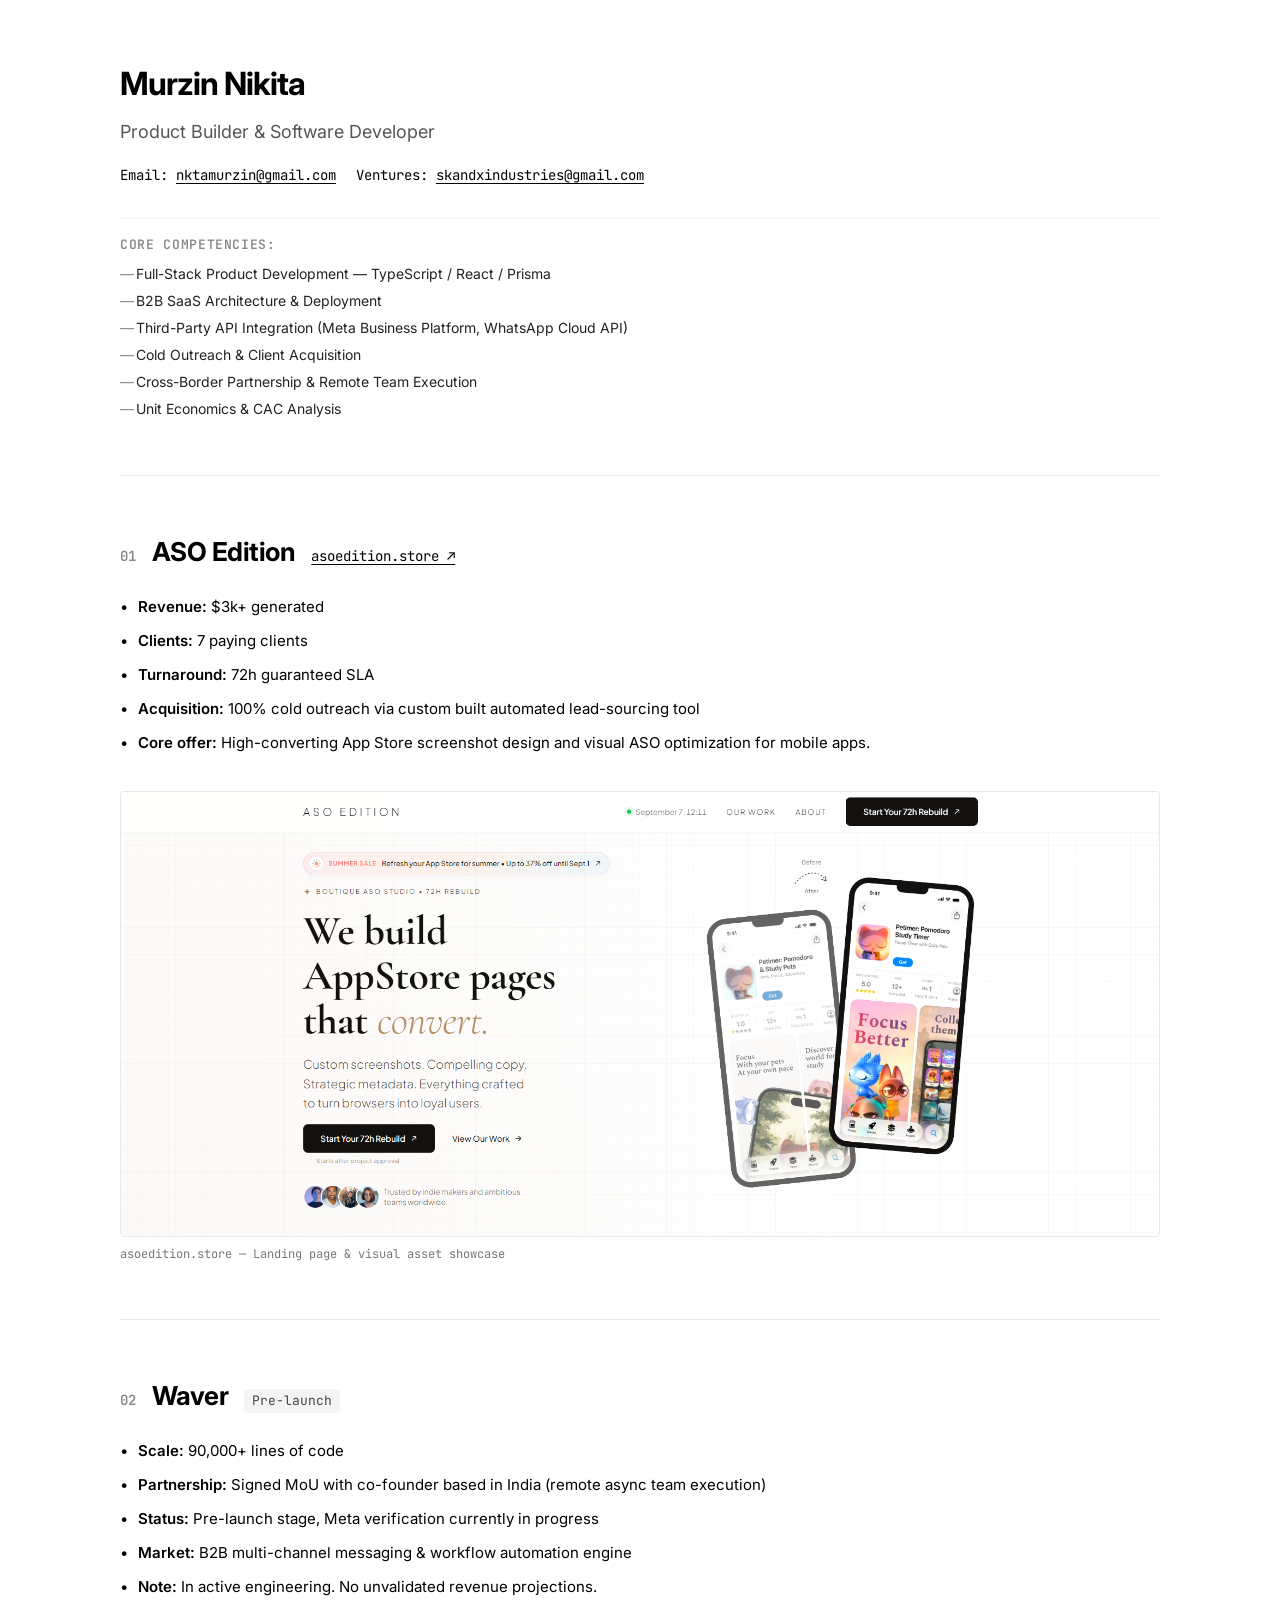
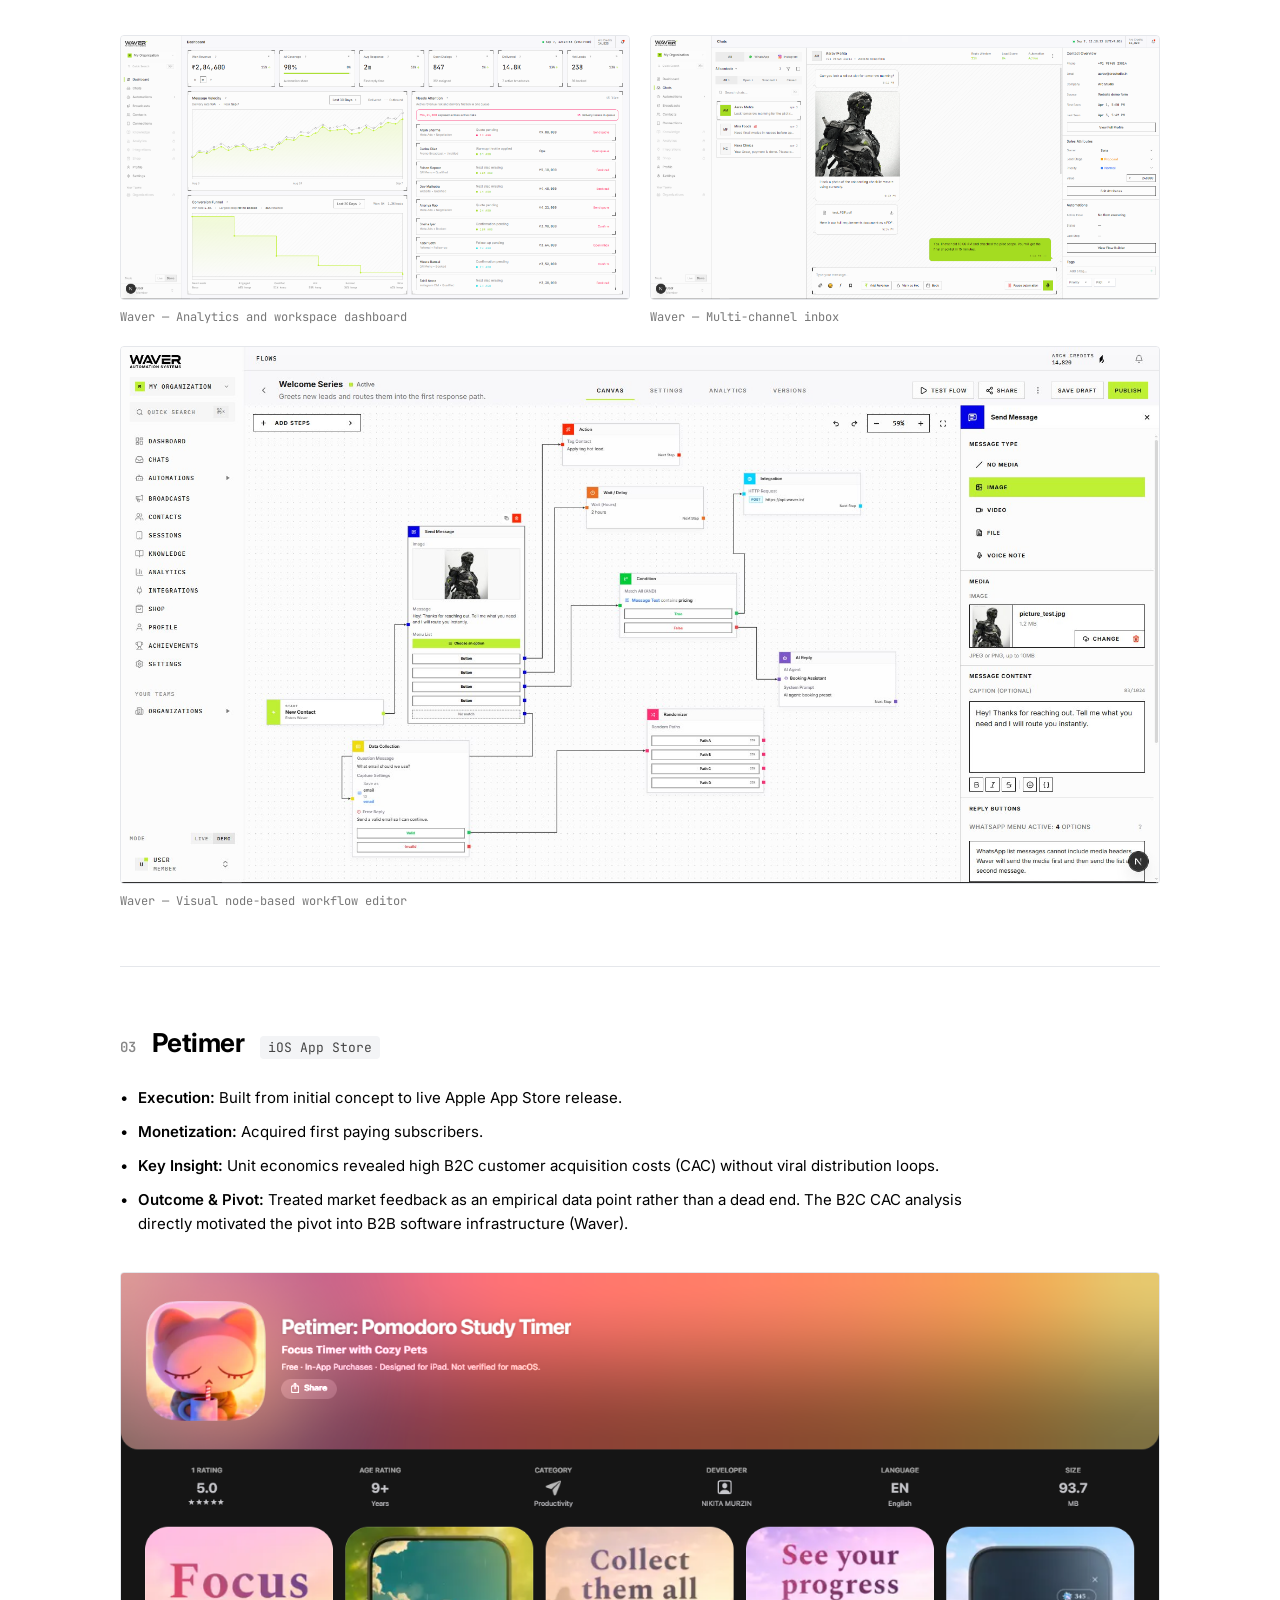
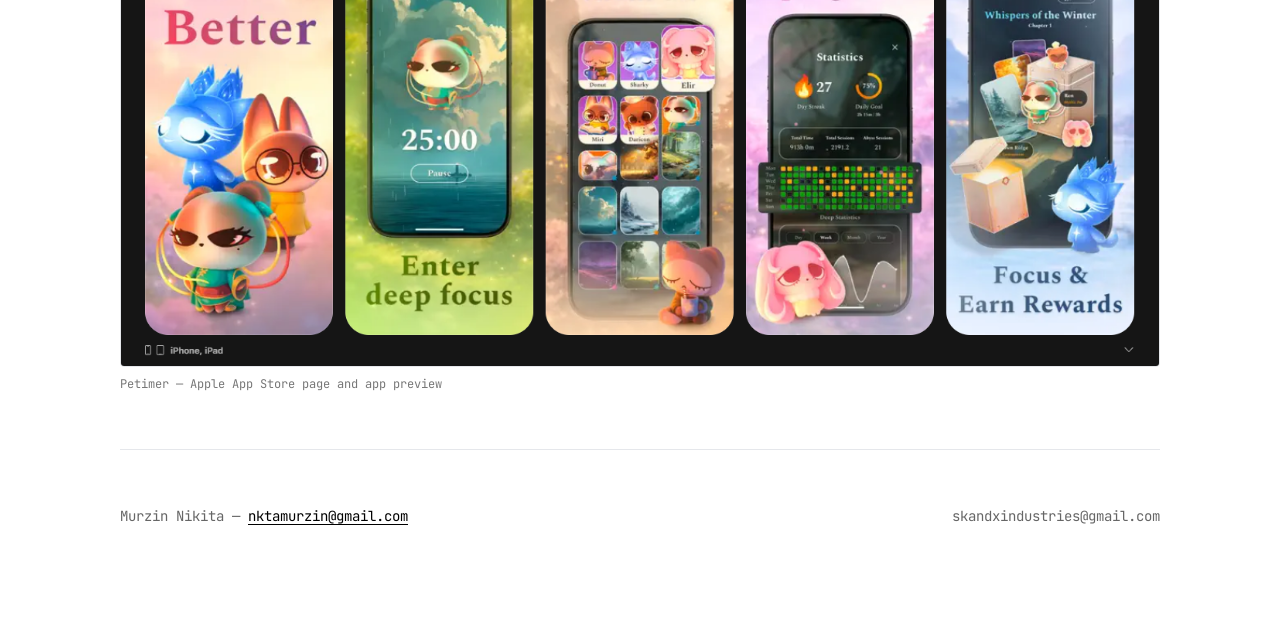
==== index.html @ c8aa552e "Deploy minimalist portfolio for GitHub Pages" ====
<!DOCTYPE html>
<html lang="en">
<head>
  <meta charset="UTF-8">
  <meta name="viewport" content="width=device-width, initial-scale=1.0">
  <title>Murzin Nikita — Portfolio</title>
  
  <link rel="preconnect" href="https://fonts.googleapis.com">
  <link rel="preconnect" href="https://fonts.gstatic.com" crossorigin>
  <link href="https://fonts.googleapis.com/css2?family=Inter:wght@400;500;600;700&family=JetBrains+Mono:wght@400;500;600&display=swap" rel="stylesheet">
  
  <link rel="stylesheet" href="styles.css">
</head>
<body>

  <main class="page-container">

    <!-- Top Info -->
    <section class="intro-section">
      <h1 class="name">Murzin Nikita</h1>
      <p class="role">Product Builder & Software Developer</p>
      
      <div class="contacts">
        <span>Email: <a href="mailto:nktamurzin@gmail.com">nktamurzin@gmail.com</a></span>
        <span>Ventures: <a href="mailto:skandxindustries@gmail.com">skandxindustries@gmail.com</a></span>
      </div>

      <!-- Core Skills -->
      <div class="skills-block">
        <span class="skills-label">Core Competencies:</span>
        <ul class="skills-list">
          <li>Full-Stack Product Development — TypeScript / React / Prisma</li>
          <li>B2B SaaS Architecture & Deployment</li>
          <li>Third-Party API Integration (Meta Business Platform, WhatsApp Cloud API)</li>
          <li>Cold Outreach & Client Acquisition</li>
          <li>Cross-Border Partnership & Remote Team Execution</li>
          <li>Unit Economics & CAC Analysis</li>
        </ul>
      </div>
    </section>

    <hr class="divider">

    <!-- CASE 1: ASO Edition -->
    <section class="case-section" id="aso-edition">
      <div class="case-meta">
        <span class="case-number">01</span>
        <h2 class="case-title">ASO Edition</h2>
        <a href="https://asoedition.store" target="_blank" rel="noopener noreferrer" class="case-link">asoedition.store ↗</a>
      </div>

      <div class="case-body">
        <div class="case-facts">
          <ul class="facts-list">
            <li><strong>Revenue:</strong> $3k+ generated</li>
            <li><strong>Clients:</strong> 7 paying clients</li>
            <li><strong>Turnaround:</strong> 72h guaranteed SLA</li>
            <li><strong>Acquisition:</strong> 100% cold outreach via custom built automated lead-sourcing tool</li>
            <li><strong>Core offer:</strong> High-converting App Store screenshot design and visual ASO optimization for mobile apps.</li>
          </ul>
        </div>

        <div class="case-images">
          <div class="image-box">
            <img src="assets/asoedition-hero-screenshot.png.png" alt="ASO Edition Storefront and Screenshots" loading="lazy">
            <span class="caption">asoedition.store — Landing page & visual asset showcase</span>
          </div>
        </div>
      </div>
    </section>

    <hr class="divider">

    <!-- CASE 2: Waver -->
    <section class="case-section" id="waver">
      <div class="case-meta">
        <span class="case-number">02</span>
        <h2 class="case-title">Waver</h2>
        <span class="case-tag">Pre-launch</span>
      </div>

      <div class="case-body">
        <div class="case-facts">
          <ul class="facts-list">
            <li><strong>Scale:</strong> 90,000+ lines of code</li>
            <li><strong>Partnership:</strong> Signed MoU with co-founder based in India (remote async team execution)</li>
            <li><strong>Status:</strong> Pre-launch stage, Meta verification currently in progress</li>
            <li><strong>Market:</strong> B2B multi-channel messaging & workflow automation engine</li>
            <li><strong>Note:</strong> In active engineering. No unvalidated revenue projections.</li>
          </ul>
        </div>

        <div class="case-images grid-images">
          <div class="image-box">
            <img src="assets/waver-dashboard-screen.png" alt="Waver Dashboard UI" loading="lazy">
            <span class="caption">Waver — Analytics and workspace dashboard</span>
          </div>
          <div class="image-box">
            <img src="assets/waver-chats-screen.png" alt="Waver Chat Interface" loading="lazy">
            <span class="caption">Waver — Multi-channel inbox</span>
          </div>
          <div class="image-box full-width">
            <img src="assets/waver-flow-screen.png.jpg" alt="Waver Automation Flow Builder" loading="lazy">
            <span class="caption">Waver — Visual node-based workflow editor</span>
          </div>
        </div>
      </div>
    </section>

    <hr class="divider">

    <!-- CASE 3: Petimer -->
    <section class="case-section" id="petimer">
      <div class="case-meta">
        <span class="case-number">03</span>
        <h2 class="case-title">Petimer</h2>
        <span class="case-tag">iOS App Store</span>
      </div>

      <div class="case-body">
        <div class="case-facts">
          <ul class="facts-list">
            <li><strong>Execution:</strong> Built from initial concept to live Apple App Store release.</li>
            <li><strong>Monetization:</strong> Acquired first paying subscribers.</li>
            <li><strong>Key Insight:</strong> Unit economics revealed high B2C customer acquisition costs (CAC) without viral distribution loops.</li>
            <li><strong>Outcome & Pivot:</strong> Treated market feedback as an empirical data point rather than a dead end. The B2C CAC analysis directly motivated the pivot into B2B software infrastructure (Waver).</li>
          </ul>
        </div>

        <div class="case-images">
          <div class="image-box">
            <img src="assets/petimer-appstore.png" alt="Petimer App Store Listing" loading="lazy">
            <span class="caption">Petimer — Apple App Store page and app preview</span>
          </div>
        </div>
      </div>
    </section>

    <hr class="divider">

    <!-- Simple Footer -->
    <footer class="footer">
      <div>Murzin Nikita — <a href="mailto:nktamurzin@gmail.com">nktamurzin@gmail.com</a></div>
      <div class="footer-alt">skandxindustries@gmail.com</div>
    </footer>

  </main>

</body>
</html>
---- styles.css ----
/* ==========================================================================
   MURZIN NIKITA — MINIMALIST EDITORIAL PORTFOLIO
   Clean #FFFFFF background, crisp black typography, big screenshots.
   ========================================================================== */

*, *::before, *::after {
  box-sizing: border-box;
  margin: 0;
  padding: 0;
}

html {
  background-color: #ffffff;
  color: #000000;
  font-family: 'Inter', -apple-system, BlinkMacSystemFont, 'Segoe UI', Roboto, Helvetica, Arial, sans-serif;
  font-size: 16px;
  line-height: 1.5;
  -webkit-font-smoothing: antialiased;
}

body {
  background-color: #ffffff;
  color: #000000;
  padding: 60px 24px 100px;
}

.page-container {
  max-width: 1040px;
  margin: 0 auto;
}

/* Typography & Links */
a {
  color: #000000;
  text-decoration: underline;
  text-underline-offset: 3px;
}

a:hover {
  opacity: 0.7;
}

.divider {
  border: none;
  border-top: 1px solid #e5e7eb;
  margin: 56px 0;
}

/* Intro */
.intro-section {
  display: flex;
  flex-direction: column;
  gap: 16px;
}

.name {
  font-size: 32px;
  font-weight: 700;
  letter-spacing: -0.03em;
  margin-bottom: 2px;
}

.role {
  font-size: 18px;
  color: #555555;
  margin-top: -8px;
  margin-bottom: 4px;
}

.contacts {
  display: flex;
  flex-wrap: wrap;
  gap: 20px;
  font-family: 'JetBrains Mono', monospace;
  font-size: 14px;
}

/* Skills */
.skills-block {
  margin-top: 16px;
  padding-top: 16px;
  border-top: 1px solid #f3f4f6;
  display: flex;
  flex-direction: column;
  gap: 8px;
}

.skills-label {
  font-family: 'JetBrains Mono', monospace;
  font-size: 13px;
  font-weight: 600;
  color: #888888;
  text-transform: uppercase;
  letter-spacing: 0.05em;
}

.skills-list {
  list-style: none;
  display: flex;
  flex-direction: column;
  gap: 6px;
  font-size: 14px;
  color: #222222;
}

.skills-list li {
  position: relative;
  padding-left: 16px;
}

.skills-list li::before {
  content: "—";
  position: absolute;
  left: 0;
  color: #888888;
}

/* Case Studies */
.case-section {
  display: flex;
  flex-direction: column;
  gap: 24px;
}

.case-meta {
  display: flex;
  align-items: baseline;
  gap: 16px;
  flex-wrap: wrap;
}

.case-number {
  font-family: 'JetBrains Mono', monospace;
  font-size: 14px;
  font-weight: 600;
  color: #888888;
}

.case-title {
  font-size: 26px;
  font-weight: 700;
  letter-spacing: -0.02em;
}

.case-link {
  font-family: 'JetBrains Mono', monospace;
  font-size: 14px;
}

.case-tag {
  font-family: 'JetBrains Mono', monospace;
  font-size: 13px;
  background-color: #f3f4f6;
  padding: 2px 8px;
  border-radius: 4px;
  color: #444444;
}

.case-body {
  display: flex;
  flex-direction: column;
  gap: 28px;
}

.facts-list {
  list-style: none;
  display: flex;
  flex-direction: column;
  gap: 10px;
  font-size: 15px;
  max-width: 860px;
}

.facts-list li {
  position: relative;
  padding-left: 18px;
  line-height: 1.6;
}

.facts-list li::before {
  content: "•";
  position: absolute;
  left: 0;
  color: #000000;
}

.facts-list strong {
  font-weight: 600;
}

/* Case Images */
.case-images {
  display: flex;
  flex-direction: column;
  gap: 24px;
  margin-top: 8px;
}

.grid-images {
  display: grid;
  grid-template-columns: repeat(2, 1fr);
  gap: 20px;
}

.image-box {
  display: flex;
  flex-direction: column;
  gap: 8px;
}

.image-box.full-width {
  grid-column: 1 / -1;
}

.image-box img {
  width: 100%;
  height: auto;
  display: block;
  border: 1px solid #e5e7eb;
  border-radius: 4px;
  background-color: #fafafa;
}

.caption {
  font-size: 12px;
  color: #777777;
  font-family: 'JetBrains Mono', monospace;
}

/* Footer */
.footer {
  display: flex;
  justify-content: space-between;
  align-items: center;
  font-size: 14px;
  color: #666666;
  font-family: 'JetBrains Mono', monospace;
  flex-wrap: wrap;
  gap: 12px;
}

/* Responsive */
@media (max-width: 768px) {
  body {
    padding: 40px 16px 60px;
  }

  .grid-images {
    grid-template-columns: 1fr;
  }

  .divider {
    margin: 44px 0;
  }

  .name {
    font-size: 26px;
  }

  .case-title {
    font-size: 22px;
  }

  .footer {
    flex-direction: column;
    align-items: flex-start;
  }
}

/* Clean Print / PDF Mode */
@media print {
  body {
    padding: 0;
  }
  
  .case-section {
    page-break-inside: avoid;
  }

  .divider {
    margin: 32px 0;
  }
}
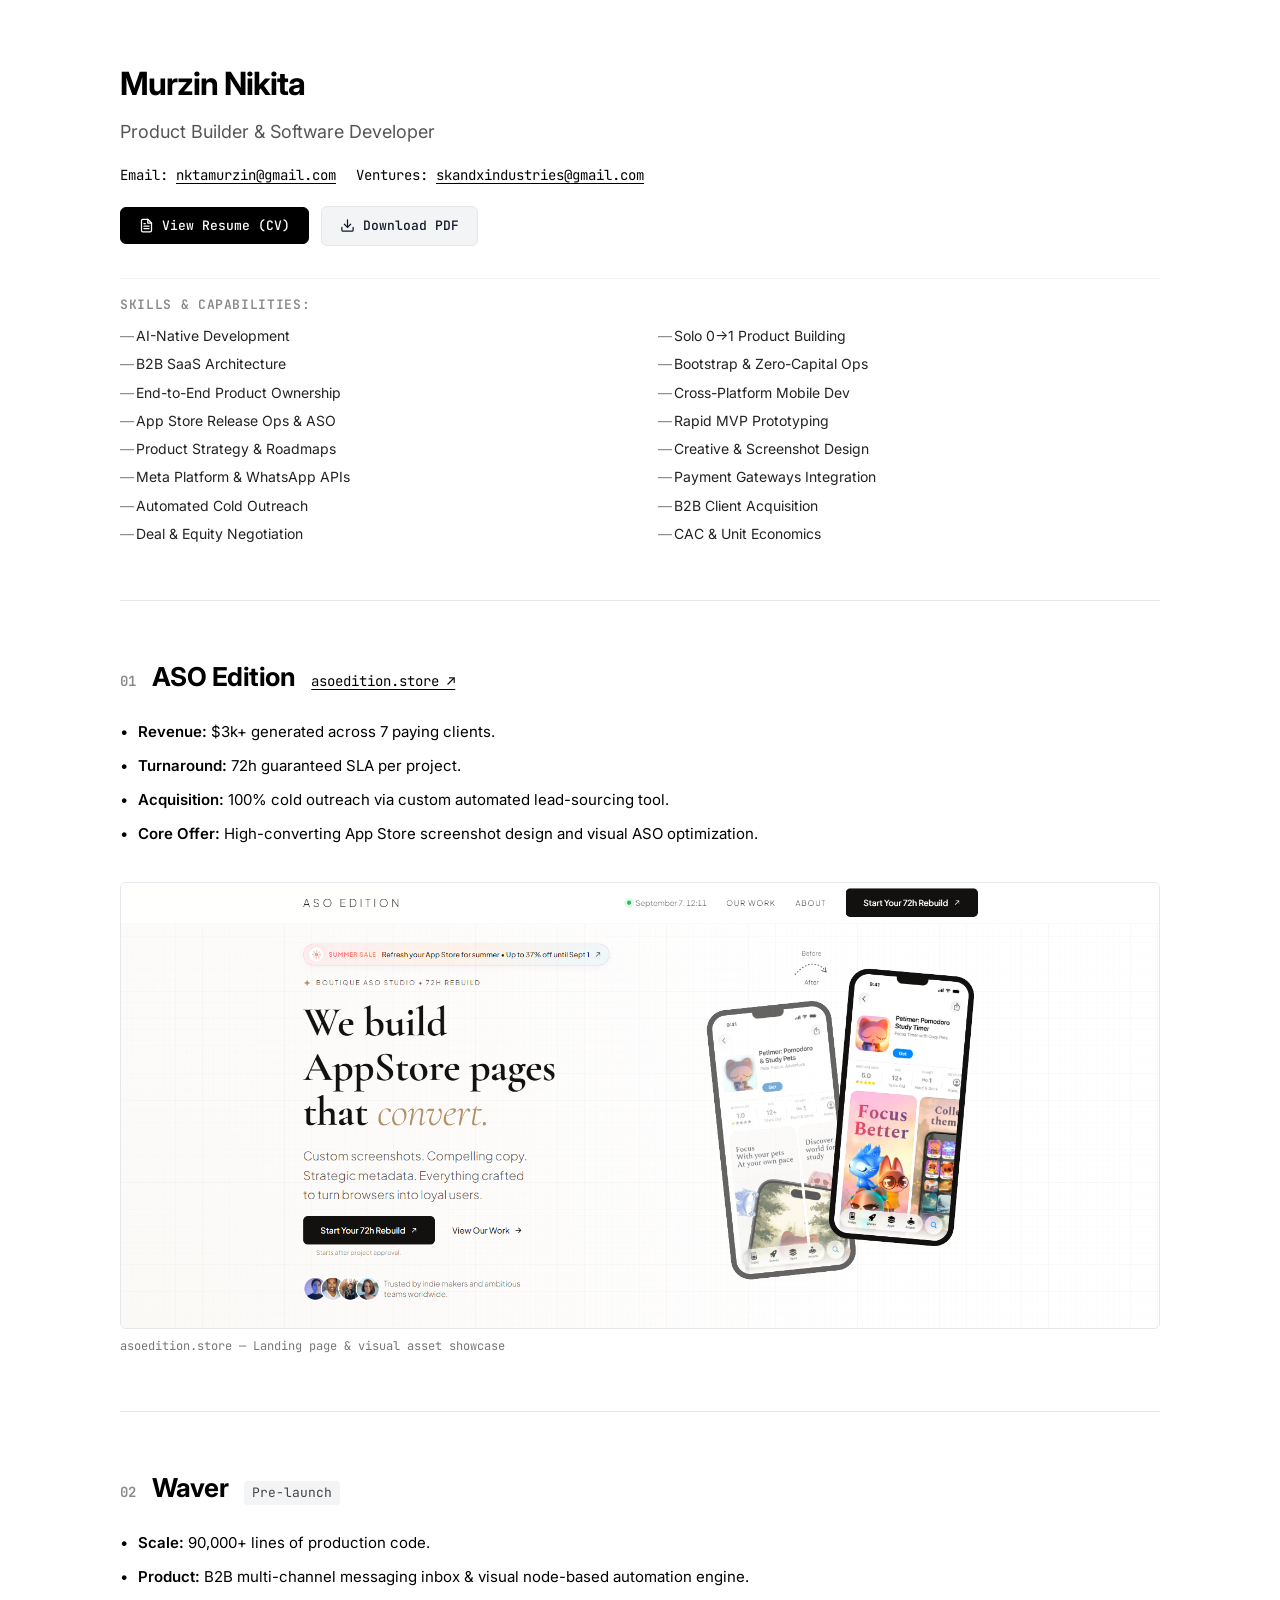
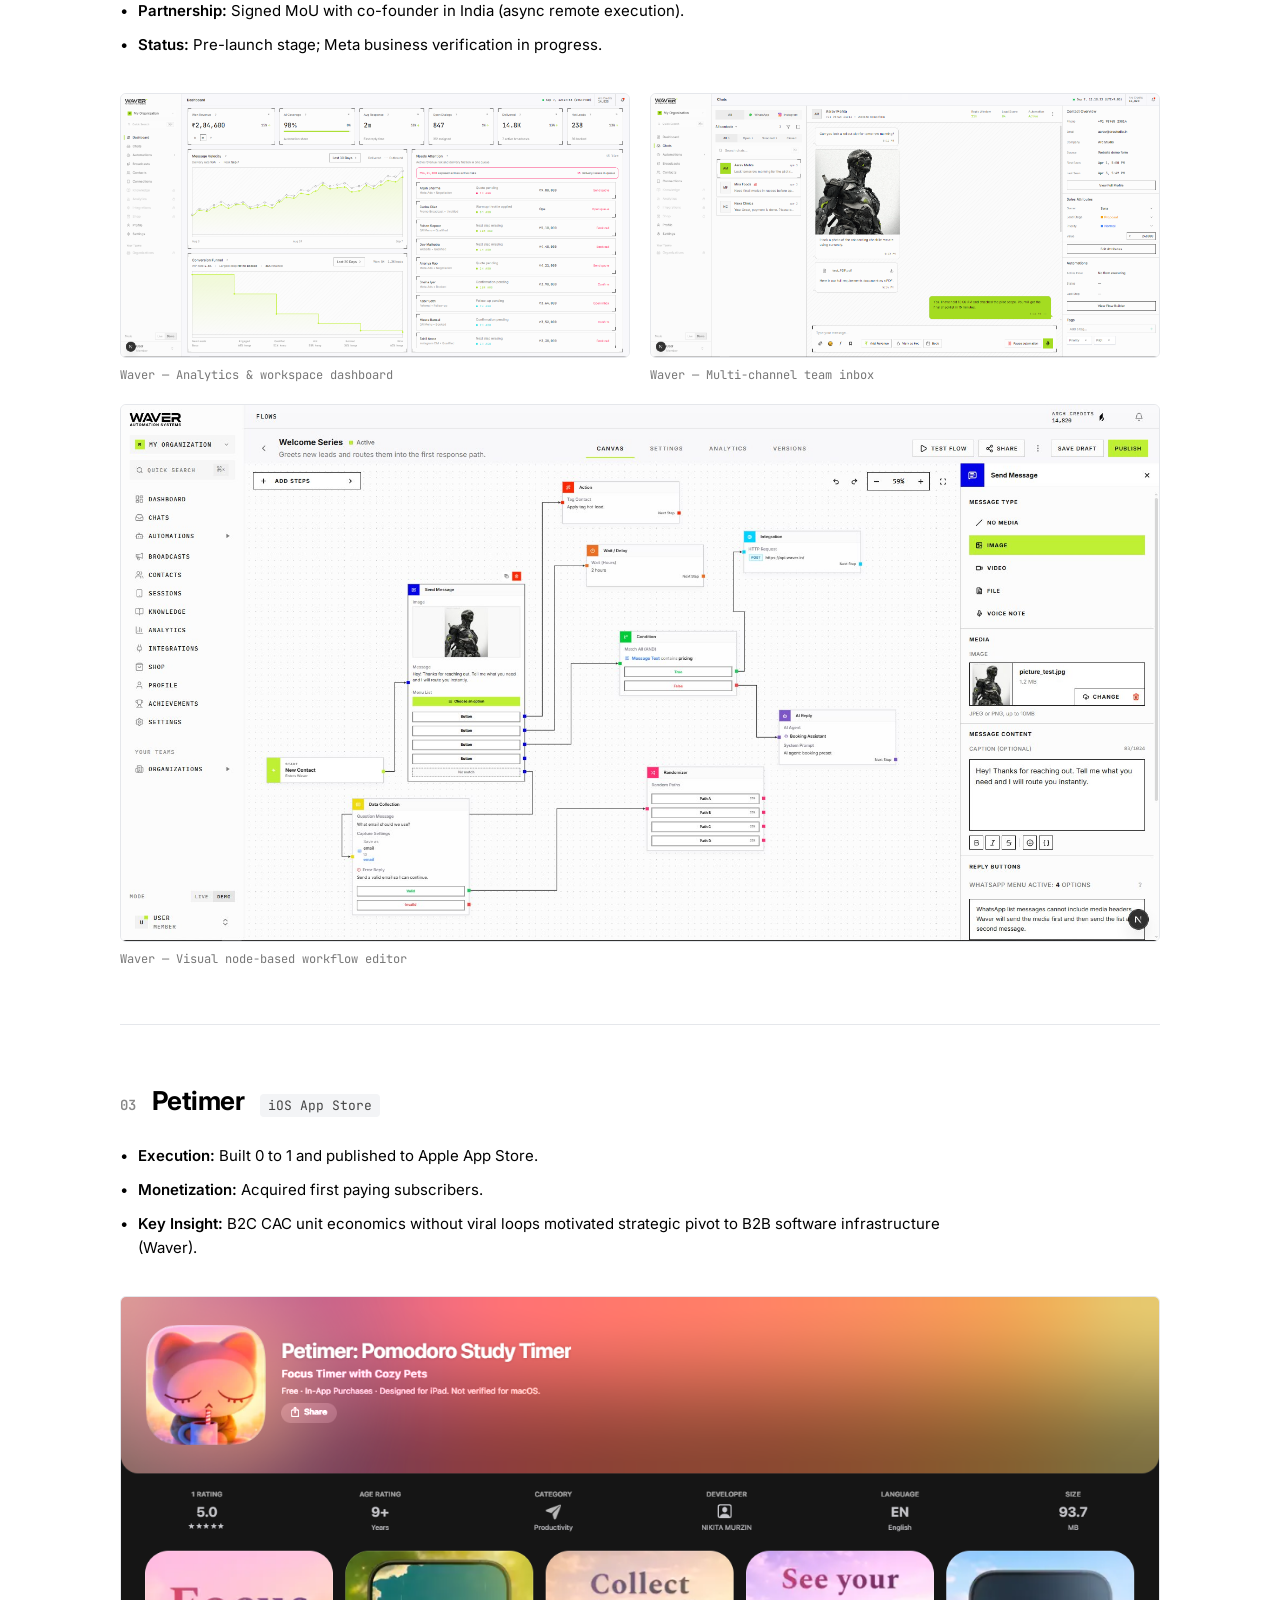
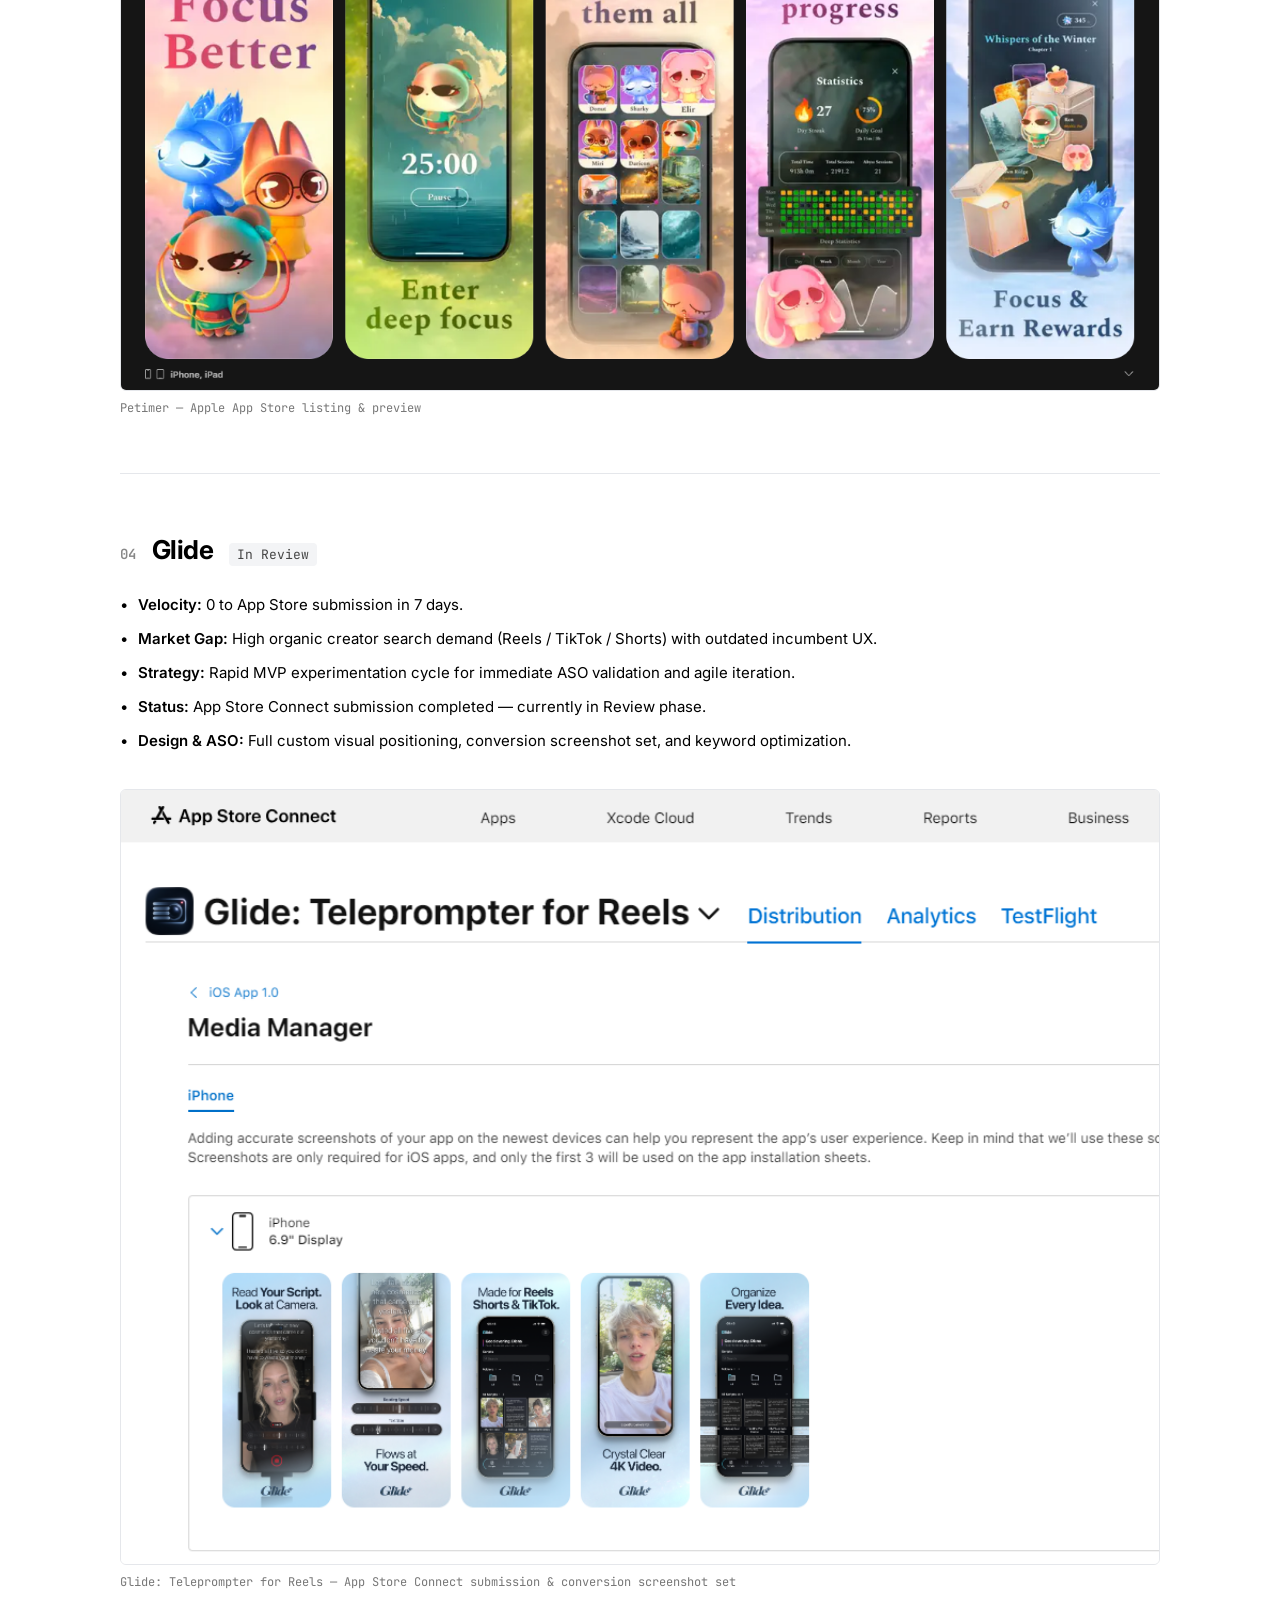
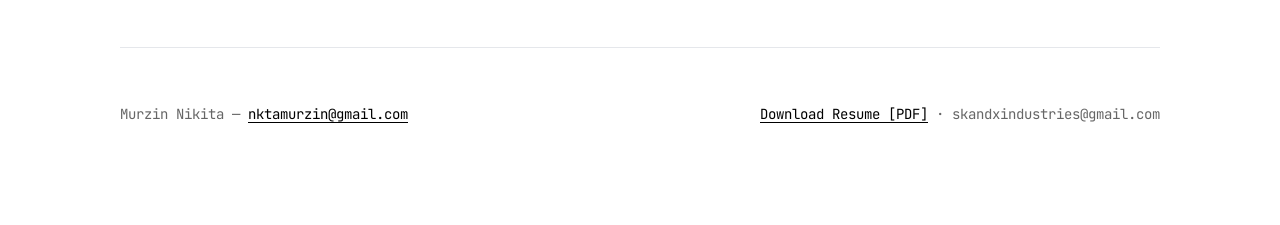
==== commit 935e1c7d: "Update portfolio: refreshed skills, added Glide case 04, integrated CV preview/download, added CNAME" ====
--- a/index.html
+++ b/index.html
@@ -25,16 +25,38 @@
         <span>Ventures: <a href="mailto:skandxindustries@gmail.com">skandxindustries@gmail.com</a></span>
       </div>
 
-      <!-- Core Skills -->
+      <!-- Action Buttons -->
+      <div class="header-actions">
+        <button type="button" class="btn btn-primary" id="open-cv-modal-btn">
+          <svg width="15" height="15" viewBox="0 0 24 24" fill="none" stroke="currentColor" stroke-width="2" stroke-linecap="round" stroke-linejoin="round"><path d="M14 2H6a2 2 0 0 0-2 2v16a2 2 0 0 0 2 2h12a2 2 0 0 0 2-2V8z"></path><polyline points="14 2 14 8 20 8"></polyline><line x1="16" y1="13" x2="8" y2="13"></line><line x1="16" y1="17" x2="8" y2="17"></line><polyline points="10 9 9 9 8 9"></polyline></svg>
+          <span>View Resume (CV)</span>
+        </button>
+        <a href="assets/MurzinNikitaCV.pdf" download="Murzin_Nikita_CV.pdf" class="btn btn-secondary">
+          <svg width="15" height="15" viewBox="0 0 24 24" fill="none" stroke="currentColor" stroke-width="2" stroke-linecap="round" stroke-linejoin="round"><path d="M21 15v4a2 2 0 0 1-2 2H5a2 2 0 0 1-2-2v-4"></path><polyline points="7 10 12 15 17 10"></polyline><line x1="12" y1="15" x2="12" y2="3"></line></svg>
+          <span>Download PDF</span>
+        </a>
+      </div>
+
+      <!-- Skills -->
       <div class="skills-block">
-        <span class="skills-label">Core Competencies:</span>
+        <span class="skills-label">Skills & Capabilities:</span>
         <ul class="skills-list">
-          <li>Full-Stack Product Development — TypeScript / React / Prisma</li>
-          <li>B2B SaaS Architecture & Deployment</li>
-          <li>Third-Party API Integration (Meta Business Platform, WhatsApp Cloud API)</li>
-          <li>Cold Outreach & Client Acquisition</li>
-          <li>Cross-Border Partnership & Remote Team Execution</li>
-          <li>Unit Economics & CAC Analysis</li>
+          <li>AI-Native Development</li>
+          <li>Solo 0→1 Product Building</li>
+          <li>B2B SaaS Architecture</li>
+          <li>Bootstrap & Zero-Capital Ops</li>
+          <li>End-to-End Product Ownership</li>
+          <li>Cross-Platform Mobile Dev</li>
+          <li>App Store Release Ops & ASO</li>
+          <li>Rapid MVP Prototyping</li>
+          <li>Product Strategy & Roadmaps</li>
+          <li>Creative & Screenshot Design</li>
+          <li>Meta Platform & WhatsApp APIs</li>
+          <li>Payment Gateways Integration</li>
+          <li>Automated Cold Outreach</li>
+          <li>B2B Client Acquisition</li>
+          <li>Deal & Equity Negotiation</li>
+          <li>CAC & Unit Economics</li>
         </ul>
       </div>
     </section>
@@ -52,11 +74,10 @@
       <div class="case-body">
         <div class="case-facts">
           <ul class="facts-list">
-            <li><strong>Revenue:</strong> $3k+ generated</li>
-            <li><strong>Clients:</strong> 7 paying clients</li>
-            <li><strong>Turnaround:</strong> 72h guaranteed SLA</li>
-            <li><strong>Acquisition:</strong> 100% cold outreach via custom built automated lead-sourcing tool</li>
-            <li><strong>Core offer:</strong> High-converting App Store screenshot design and visual ASO optimization for mobile apps.</li>
+            <li><strong>Revenue:</strong> $3k+ generated across 7 paying clients.</li>
+            <li><strong>Turnaround:</strong> 72h guaranteed SLA per project.</li>
+            <li><strong>Acquisition:</strong> 100% cold outreach via custom automated lead-sourcing tool.</li>
+            <li><strong>Core Offer:</strong> High-converting App Store screenshot design and visual ASO optimization.</li>
           </ul>
         </div>
 
@@ -82,22 +103,21 @@
       <div class="case-body">
         <div class="case-facts">
           <ul class="facts-list">
-            <li><strong>Scale:</strong> 90,000+ lines of code</li>
-            <li><strong>Partnership:</strong> Signed MoU with co-founder based in India (remote async team execution)</li>
-            <li><strong>Status:</strong> Pre-launch stage, Meta verification currently in progress</li>
-            <li><strong>Market:</strong> B2B multi-channel messaging & workflow automation engine</li>
-            <li><strong>Note:</strong> In active engineering. No unvalidated revenue projections.</li>
+            <li><strong>Scale:</strong> 90,000+ lines of production code.</li>
+            <li><strong>Product:</strong> B2B multi-channel messaging inbox & visual node-based automation engine.</li>
+            <li><strong>Partnership:</strong> Signed MoU with co-founder in India (async remote execution).</li>
+            <li><strong>Status:</strong> Pre-launch stage; Meta business verification in progress.</li>
           </ul>
         </div>
 
         <div class="case-images grid-images">
           <div class="image-box">
             <img src="assets/waver-dashboard-screen.png" alt="Waver Dashboard UI" loading="lazy">
-            <span class="caption">Waver — Analytics and workspace dashboard</span>
+            <span class="caption">Waver — Analytics & workspace dashboard</span>
           </div>
           <div class="image-box">
             <img src="assets/waver-chats-screen.png" alt="Waver Chat Interface" loading="lazy">
-            <span class="caption">Waver — Multi-channel inbox</span>
+            <span class="caption">Waver — Multi-channel team inbox</span>
           </div>
           <div class="image-box full-width">
             <img src="assets/waver-flow-screen.png.jpg" alt="Waver Automation Flow Builder" loading="lazy">
@@ -120,17 +140,46 @@
       <div class="case-body">
         <div class="case-facts">
           <ul class="facts-list">
-            <li><strong>Execution:</strong> Built from initial concept to live Apple App Store release.</li>
+            <li><strong>Execution:</strong> Built 0 to 1 and published to Apple App Store.</li>
             <li><strong>Monetization:</strong> Acquired first paying subscribers.</li>
-            <li><strong>Key Insight:</strong> Unit economics revealed high B2C customer acquisition costs (CAC) without viral distribution loops.</li>
-            <li><strong>Outcome & Pivot:</strong> Treated market feedback as an empirical data point rather than a dead end. The B2C CAC analysis directly motivated the pivot into B2B software infrastructure (Waver).</li>
+            <li><strong>Key Insight:</strong> B2C CAC unit economics without viral loops motivated strategic pivot to B2B software infrastructure (Waver).</li>
           </ul>
         </div>
 
         <div class="case-images">
           <div class="image-box">
             <img src="assets/petimer-appstore.png" alt="Petimer App Store Listing" loading="lazy">
-            <span class="caption">Petimer — Apple App Store page and app preview</span>
+            <span class="caption">Petimer — Apple App Store listing & preview</span>
+          </div>
+        </div>
+      </div>
+    </section>
+
+    <hr class="divider">
+
+    <!-- CASE 4: Glide -->
+    <section class="case-section" id="glide">
+      <div class="case-meta">
+        <span class="case-number">04</span>
+        <h2 class="case-title">Glide</h2>
+        <span class="case-tag">In Review</span>
+      </div>
+
+      <div class="case-body">
+        <div class="case-facts">
+          <ul class="facts-list">
+            <li><strong>Velocity:</strong> 0 to App Store submission in 7 days.</li>
+            <li><strong>Market Gap:</strong> High organic creator search demand (Reels / TikTok / Shorts) with outdated incumbent UX.</li>
+            <li><strong>Strategy:</strong> Rapid MVP experimentation cycle for immediate ASO validation and agile iteration.</li>
+            <li><strong>Status:</strong> App Store Connect submission completed — currently in Review phase.</li>
+            <li><strong>Design & ASO:</strong> Full custom visual positioning, conversion screenshot set, and keyword optimization.</li>
+          </ul>
+        </div>
+
+        <div class="case-images">
+          <div class="image-box">
+            <img src="assets/glide.png" alt="Glide: Teleprompter for Reels App Store Listing" loading="lazy">
+            <span class="caption">Glide: Teleprompter for Reels — App Store Connect submission & conversion screenshot set</span>
           </div>
         </div>
       </div>
@@ -141,10 +190,115 @@
     <!-- Simple Footer -->
     <footer class="footer">
       <div>Murzin Nikita — <a href="mailto:nktamurzin@gmail.com">nktamurzin@gmail.com</a></div>
-      <div class="footer-alt">skandxindustries@gmail.com</div>
+      <div class="footer-alt">
+        <a href="assets/MurzinNikitaCV.pdf" download="Murzin_Nikita_CV.pdf">Download Resume [PDF]</a> · <span>skandxindustries@gmail.com</span>
+      </div>
     </footer>
 
   </main>
+
+  <!-- Resume Preview Modal -->
+  <div id="cv-modal" class="modal" aria-hidden="true" role="dialog">
+    <div class="modal-backdrop" data-close="true"></div>
+    <div class="modal-wrapper cv-modal-wrapper">
+      <div class="cv-modal-header">
+        <span class="cv-modal-title">Nikita Murzin — Resume (CV)</span>
+        <div class="cv-modal-actions">
+          <a href="assets/MurzinNikitaCV.pdf" download="Murzin_Nikita_CV.pdf" class="btn btn-primary btn-sm">
+            <svg width="13" height="13" viewBox="0 0 24 24" fill="none" stroke="currentColor" stroke-width="2" stroke-linecap="round" stroke-linejoin="round"><path d="M21 15v4a2 2 0 0 1-2 2H5a2 2 0 0 1-2-2v-4"></path><polyline points="7 10 12 15 17 10"></polyline><line x1="12" y1="15" x2="12" y2="3"></line></svg>
+            <span>Download PDF</span>
+          </a>
+          <button class="modal-close-btn" id="cv-modal-close" aria-label="Close resume preview">&times;</button>
+        </div>
+      </div>
+      <div class="cv-modal-body">
+        <img src="assets/CV.png" alt="Nikita Murzin CV / Resume" class="cv-image">
+      </div>
+    </div>
+  </div>
+
+  <!-- Image Lightbox Modal -->
+  <div id="image-modal" class="modal" aria-hidden="true" role="dialog">
+    <div class="modal-backdrop" data-close="true"></div>
+    <div class="modal-wrapper">
+      <button class="modal-close" id="modal-close" aria-label="Close image preview">&times;</button>
+      <div class="modal-content">
+        <img id="modal-img" src="" alt="Full view preview">
+        <p id="modal-caption" class="modal-caption"></p>
+      </div>
+    </div>
+  </div>
+
+  <script>
+    (function () {
+      // General Image Lightbox
+      const imageModal = document.getElementById('image-modal');
+      const modalImg = document.getElementById('modal-img');
+      const modalCaption = document.getElementById('modal-caption');
+      const modalClose = document.getElementById('modal-close');
+
+      // CV Modal
+      const cvModal = document.getElementById('cv-modal');
+      const openCvBtn = document.getElementById('open-cv-modal-btn');
+      const cvModalClose = document.getElementById('cv-modal-close');
+
+      function openModal(modalEl) {
+        modalEl.classList.add('is-active');
+        modalEl.setAttribute('aria-hidden', 'false');
+        document.body.style.overflow = 'hidden';
+      }
+
+      function closeModal(modalEl) {
+        modalEl.classList.remove('is-active');
+        modalEl.setAttribute('aria-hidden', 'true');
+        if (!document.querySelector('.modal.is-active')) {
+          document.body.style.overflow = '';
+        }
+      }
+
+      // Handle Image clicks in case studies
+      document.querySelectorAll('.image-box img').forEach(img => {
+        img.addEventListener('click', () => {
+          const captionEl = img.closest('.image-box').querySelector('.caption');
+          const caption = captionEl ? captionEl.textContent : img.alt;
+          modalImg.src = img.src;
+          modalImg.alt = img.alt || 'Preview';
+          modalCaption.textContent = caption || '';
+          openModal(imageModal);
+        });
+      });
+
+      // Open CV Modal
+      if (openCvBtn) {
+        openCvBtn.addEventListener('click', () => {
+          openModal(cvModal);
+        });
+      }
+
+      // Close buttons
+      if (modalClose) {
+        modalClose.addEventListener('click', () => closeModal(imageModal));
+      }
+      if (cvModalClose) {
+        cvModalClose.addEventListener('click', () => closeModal(cvModal));
+      }
+
+      // Backdrop clicks
+      document.querySelectorAll('.modal-backdrop').forEach(backdrop => {
+        backdrop.addEventListener('click', (e) => {
+          const parentModal = backdrop.closest('.modal');
+          if (parentModal) closeModal(parentModal);
+        });
+      });
+
+      // Escape key
+      document.addEventListener('keydown', (e) => {
+        if (e.key === 'Escape') {
+          document.querySelectorAll('.modal.is-active').forEach(m => closeModal(m));
+        }
+      });
+    })();
+  </script>
 
 </body>
 </html>
--- a/styles.css
+++ b/styles.css
@@ -1,6 +1,6 @@
 /* ==========================================================================
    MURZIN NIKITA — MINIMALIST EDITORIAL PORTFOLIO
-   Clean #FFFFFF background, crisp black typography, big screenshots.
+   Clean #FFFFFF background, crisp typography, responsive layout.
    ========================================================================== */
 
 *, *::before, *::after {
@@ -75,6 +75,65 @@
   font-size: 14px;
 }
 
+/* Action Buttons */
+.header-actions {
+  display: flex;
+  align-items: center;
+  gap: 12px;
+  margin-top: 4px;
+  flex-wrap: wrap;
+}
+
+.btn {
+  display: inline-flex;
+  align-items: center;
+  justify-content: center;
+  gap: 8px;
+  font-family: 'JetBrains Mono', monospace;
+  font-size: 13px;
+  font-weight: 500;
+  padding: 9px 18px;
+  border-radius: 6px;
+  cursor: pointer;
+  text-decoration: none;
+  transition: all 0.2s cubic-bezier(0.16, 1, 0.3, 1);
+  user-select: none;
+  -webkit-tap-highlight-color: transparent;
+}
+
+.btn-primary {
+  background-color: #000000;
+  color: #ffffff;
+  border: 1px solid #000000;
+}
+
+.btn-primary:hover {
+  background-color: #222222;
+  color: #ffffff;
+  opacity: 1;
+  transform: translateY(-1px);
+  box-shadow: 0 4px 12px rgba(0, 0, 0, 0.12);
+}
+
+.btn-secondary {
+  background-color: #f3f4f6;
+  color: #111827;
+  border: 1px solid #e5e7eb;
+}
+
+.btn-secondary:hover {
+  background-color: #e5e7eb;
+  border-color: #d1d5db;
+  opacity: 1;
+  transform: translateY(-1px);
+}
+
+.btn-sm {
+  padding: 6px 14px;
+  font-size: 12px;
+  gap: 6px;
+}
+
 /* Skills */
 .skills-block {
   margin-top: 16px;
@@ -82,7 +141,7 @@
   border-top: 1px solid #f3f4f6;
   display: flex;
   flex-direction: column;
-  gap: 8px;
+  gap: 12px;
 }
 
 .skills-label {
@@ -96,9 +155,10 @@
 
 .skills-list {
   list-style: none;
-  display: flex;
-  flex-direction: column;
-  gap: 6px;
+  display: grid;
+  grid-template-columns: repeat(2, 1fr);
+  column-gap: 36px;
+  row-gap: 8px;
   font-size: 14px;
   color: #222222;
 }
@@ -106,6 +166,7 @@
 .skills-list li {
   position: relative;
   padding-left: 16px;
+  line-height: 1.45;
 }
 
 .skills-list li::before {
@@ -217,8 +278,16 @@
   height: auto;
   display: block;
   border: 1px solid #e5e7eb;
-  border-radius: 4px;
+  border-radius: 6px;
   background-color: #fafafa;
+  cursor: zoom-in;
+  transition: transform 0.25s cubic-bezier(0.16, 1, 0.3, 1), box-shadow 0.25s ease, border-color 0.25s ease;
+}
+
+.image-box img:hover {
+  transform: translateY(-2px);
+  border-color: #cbd5e1;
+  box-shadow: 0 10px 24px -4px rgba(0, 0, 0, 0.08);
 }
 
 .caption {
@@ -227,6 +296,180 @@
   font-family: 'JetBrains Mono', monospace;
 }
 
+/* Lightbox & Modals */
+.modal {
+  position: fixed;
+  inset: 0;
+  z-index: 9999;
+  display: flex;
+  align-items: center;
+  justify-content: center;
+  padding: 20px;
+  opacity: 0;
+  visibility: hidden;
+  transition: opacity 0.2s ease, visibility 0.2s ease;
+}
+
+.modal.is-active {
+  opacity: 1;
+  visibility: visible;
+}
+
+.modal-backdrop {
+  position: absolute;
+  inset: 0;
+  background-color: rgba(10, 10, 10, 0.85);
+  backdrop-filter: blur(8px);
+  -webkit-backdrop-filter: blur(8px);
+}
+
+.modal-wrapper {
+  position: relative;
+  z-index: 10000;
+  max-width: 94vw;
+  max-height: 92vh;
+  display: flex;
+  flex-direction: column;
+  align-items: center;
+  transform: scale(0.96);
+  transition: transform 0.25s cubic-bezier(0.16, 1, 0.3, 1);
+}
+
+.modal.is-active .modal-wrapper {
+  transform: scale(1);
+}
+
+.modal-content {
+  display: flex;
+  flex-direction: column;
+  align-items: center;
+  gap: 12px;
+}
+
+.modal-content img {
+  max-width: 90vw;
+  max-height: 80vh;
+  width: auto;
+  height: auto;
+  object-fit: contain;
+  border-radius: 8px;
+  box-shadow: 0 24px 48px -12px rgba(0, 0, 0, 0.5);
+  background-color: #111111;
+}
+
+.modal-caption {
+  font-family: 'JetBrains Mono', monospace;
+  font-size: 13px;
+  color: #f3f4f6;
+  text-align: center;
+  max-width: 800px;
+  line-height: 1.4;
+  padding: 4px 12px;
+  background: rgba(0, 0, 0, 0.6);
+  border-radius: 4px;
+}
+
+.modal-close {
+  position: absolute;
+  top: -44px;
+  right: 0;
+  background: none;
+  border: none;
+  color: #ffffff;
+  font-size: 32px;
+  line-height: 1;
+  cursor: pointer;
+  padding: 4px 8px;
+  opacity: 0.8;
+  transition: opacity 0.15s ease, transform 0.15s ease;
+}
+
+.modal-close:hover {
+  opacity: 1;
+  transform: scale(1.1);
+}
+
+/* Dedicated CV Modal — Floating white bar above the image */
+.cv-modal-wrapper {
+  background: transparent;
+  border-radius: 0;
+  box-shadow: none;
+  border: none;
+  max-width: 95vw;
+  max-height: 94vh;
+  display: flex;
+  flex-direction: column;
+  align-items: center;
+  gap: 12px;
+}
+
+.cv-modal-header {
+  display: flex;
+  justify-content: space-between;
+  align-items: center;
+  padding: 8px 16px;
+  background-color: #ffffff;
+  border: 1px solid #e5e7eb;
+  border-radius: 8px;
+  gap: 16px;
+  box-shadow: 0 8px 24px rgba(0, 0, 0, 0.25);
+}
+
+.cv-modal-title {
+  font-family: 'JetBrains Mono', monospace;
+  font-size: 13px;
+  font-weight: 600;
+  color: #111827;
+}
+
+.cv-modal-actions {
+  display: flex;
+  align-items: center;
+  gap: 10px;
+}
+
+.modal-close-btn {
+  background: none;
+  border: 1px solid #e5e7eb;
+  border-radius: 6px;
+  width: 28px;
+  height: 28px;
+  display: inline-flex;
+  align-items: center;
+  justify-content: center;
+  color: #374151;
+  font-size: 18px;
+  line-height: 1;
+  cursor: pointer;
+  transition: all 0.15s ease;
+}
+
+.modal-close-btn:hover {
+  background-color: #f3f4f6;
+  color: #000000;
+  border-color: #cbd5e1;
+}
+
+.cv-modal-body {
+  overflow: hidden;
+  padding: 0;
+  background: transparent;
+  display: flex;
+  justify-content: center;
+  align-items: center;
+}
+
+.cv-image {
+  max-height: calc(88vh - 65px);
+  max-width: 92vw;
+  width: auto;
+  height: auto;
+  object-fit: contain;
+  display: block;
+  border-radius: 6px;
+  box-shadow: 0 20px 40px rgba(0, 0, 0, 0.45);
+}
+
 /* Footer */
 .footer {
   display: flex;
@@ -239,31 +482,119 @@
   gap: 12px;
 }
 
-/* Responsive */
+.footer-alt {
+  display: flex;
+  align-items: center;
+  gap: 8px;
+  flex-wrap: wrap;
+}
+
+/* Responsive / Mobile Optimization */
 @media (max-width: 768px) {
   body {
-    padding: 40px 16px 60px;
+    padding: 32px 16px 56px;
+  }
+
+  .header-actions {
+    width: 100%;
+    display: grid;
+    grid-template-columns: 1fr 1fr;
+    gap: 10px;
+  }
+
+  .btn {
+    width: 100%;
+    padding: 10px 12px;
+    font-size: 12px;
+  }
+
+  .skills-list {
+    grid-template-columns: 1fr;
+    gap: 8px;
   }
 
   .grid-images {
     grid-template-columns: 1fr;
+    gap: 16px;
   }
 
   .divider {
-    margin: 44px 0;
+    margin: 36px 0;
   }
 
   .name {
     font-size: 26px;
   }
 
+  .role {
+    font-size: 16px;
+  }
+
+  .contacts {
+    flex-direction: column;
+    gap: 6px;
+    font-size: 13px;
+  }
+
+  .case-meta {
+    gap: 8px;
+  }
+
   .case-title {
     font-size: 22px;
+  }
+
+  .case-body {
+    gap: 18px;
+  }
+
+  .facts-list {
+    font-size: 14px;
+    gap: 8px;
+  }
+
+  .modal {
+    padding: 12px;
+  }
+
+  .modal-close {
+    top: -38px;
+    font-size: 28px;
+  }
+
+  .modal-content img {
+    max-width: 95vw;
+    max-height: 72vh;
+  }
+
+  .modal-caption {
+    font-size: 12px;
+  }
+
+  .cv-modal-header {
+    width: 100%;
+    padding: 8px 12px;
+  }
+
+  .cv-modal-title {
+    font-size: 11px;
+  }
+
+  .cv-image {
+    max-height: calc(88vh - 60px);
+    max-width: 95vw;
   }
 
   .footer {
     flex-direction: column;
     align-items: flex-start;
+    gap: 8px;
+  }
+}
+
+@media (max-width: 480px) {
+  .header-actions {
+    grid-template-columns: 1fr;
   }
 }
 
@@ -280,4 +611,8 @@
   .divider {
     margin: 32px 0;
   }
-}
+
+  .modal {
+    display: none !important;
+  }
+}
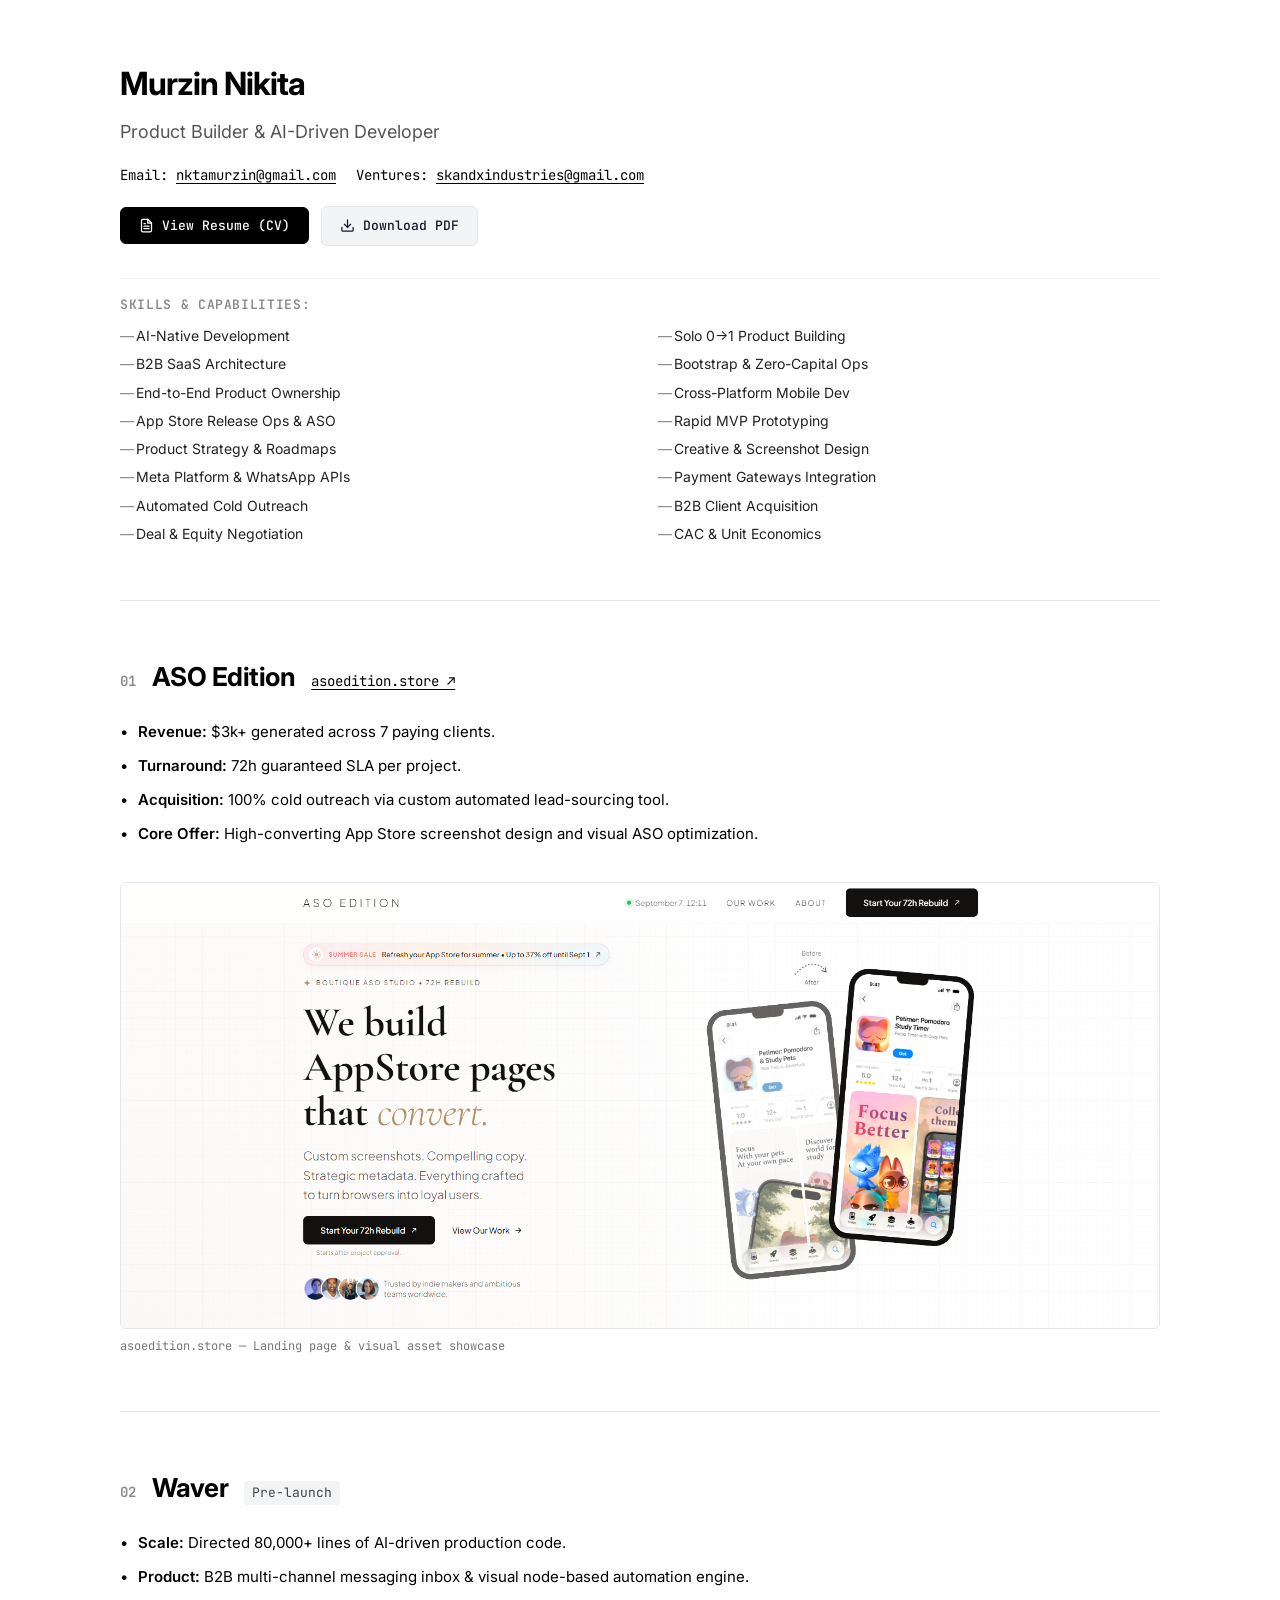
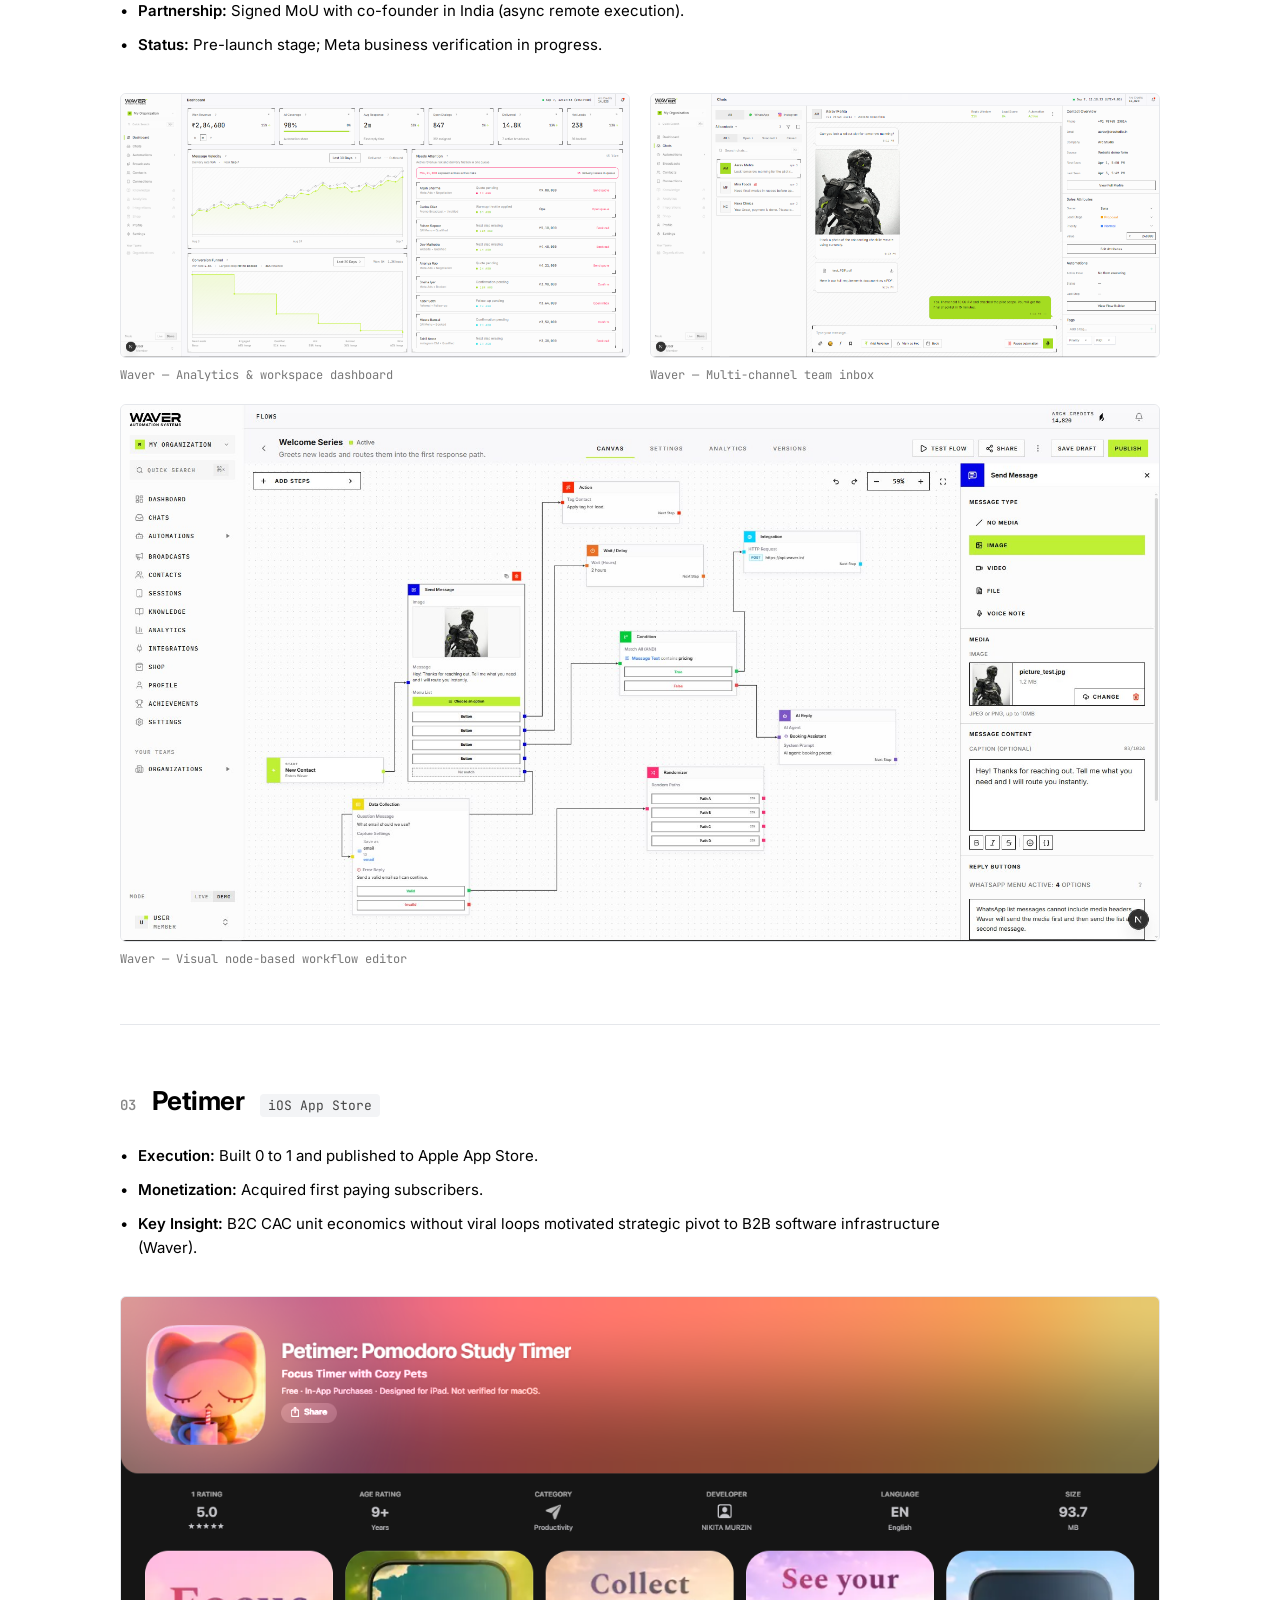
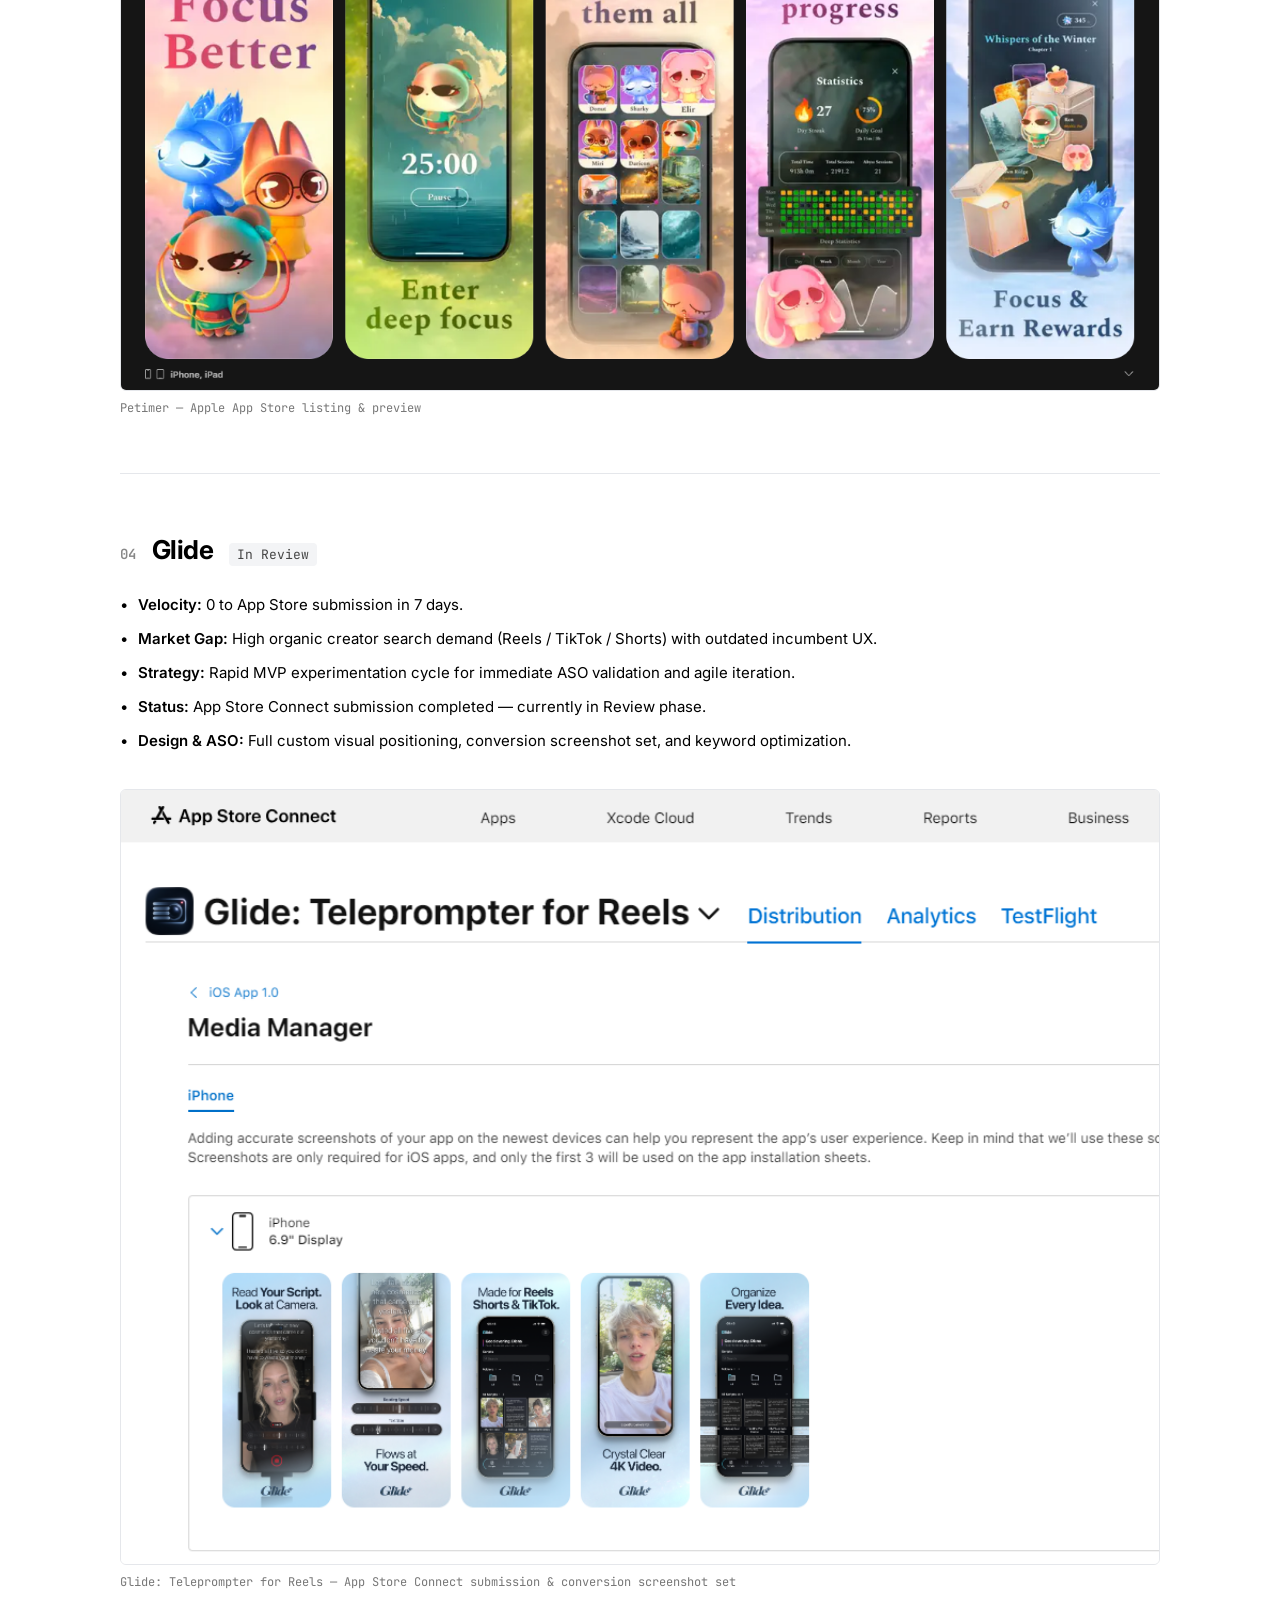
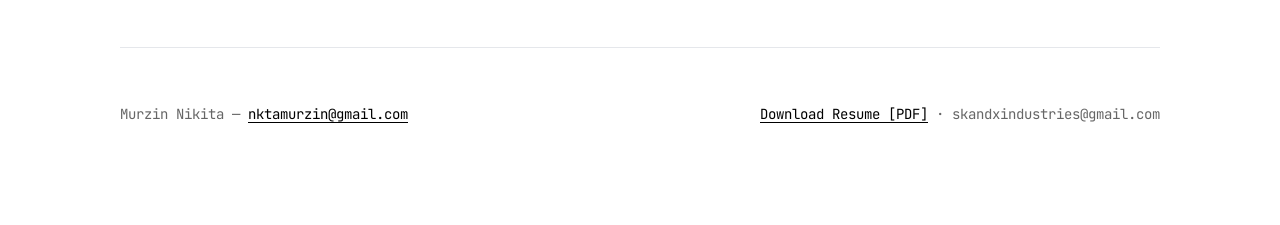
==== commit 6ad61ab1: "Update positioning to Product Builder & AI-Driven Developer and refine Waver scale" ====
--- a/index.html
+++ b/index.html
@@ -18,7 +18,7 @@
     <!-- Top Info -->
     <section class="intro-section">
       <h1 class="name">Murzin Nikita</h1>
-      <p class="role">Product Builder & Software Developer</p>
+      <p class="role">Product Builder & AI-Driven Developer</p>
       
       <div class="contacts">
         <span>Email: <a href="mailto:nktamurzin@gmail.com">nktamurzin@gmail.com</a></span>
@@ -103,7 +103,7 @@
       <div class="case-body">
         <div class="case-facts">
           <ul class="facts-list">
-            <li><strong>Scale:</strong> 90,000+ lines of production code.</li>
+            <li><strong>Scale:</strong> Directed 80,000+ lines of AI-driven production code.</li>
             <li><strong>Product:</strong> B2B multi-channel messaging inbox & visual node-based automation engine.</li>
             <li><strong>Partnership:</strong> Signed MoU with co-founder in India (async remote execution).</li>
             <li><strong>Status:</strong> Pre-launch stage; Meta business verification in progress.</li>
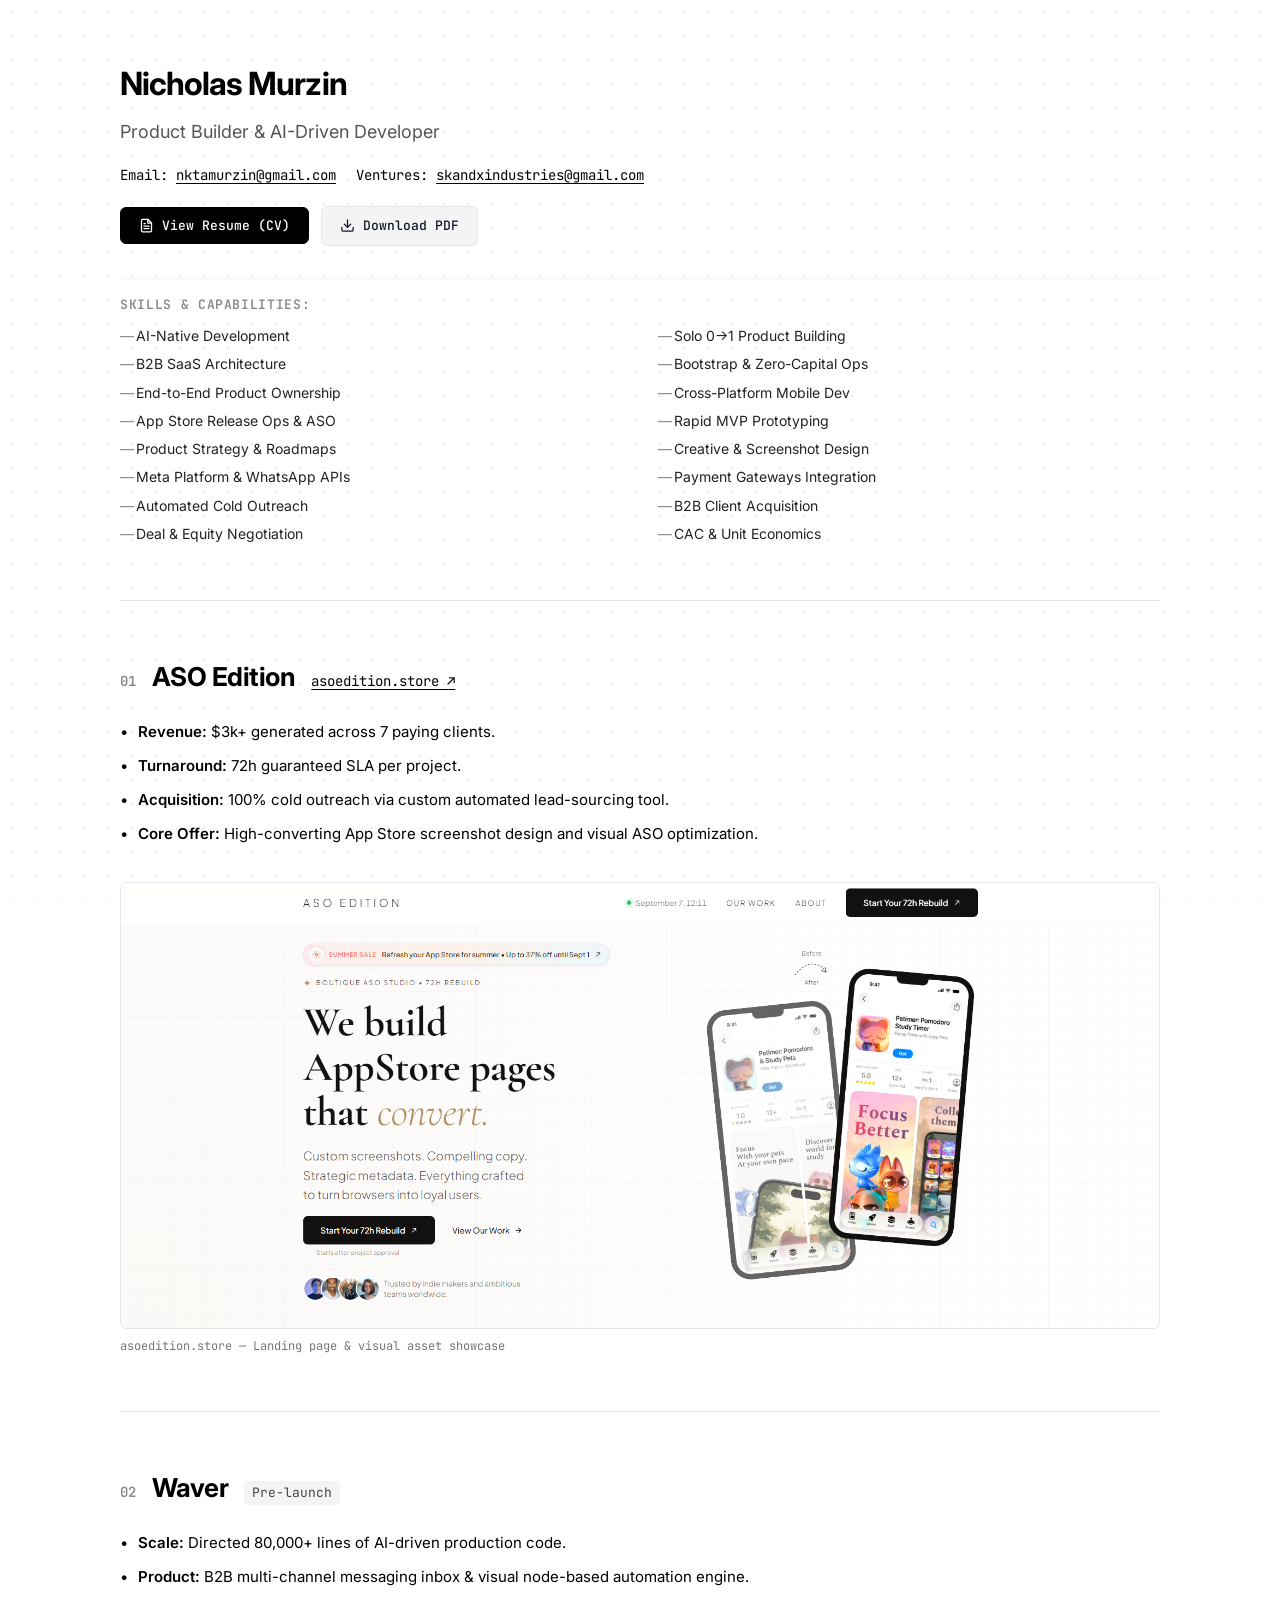
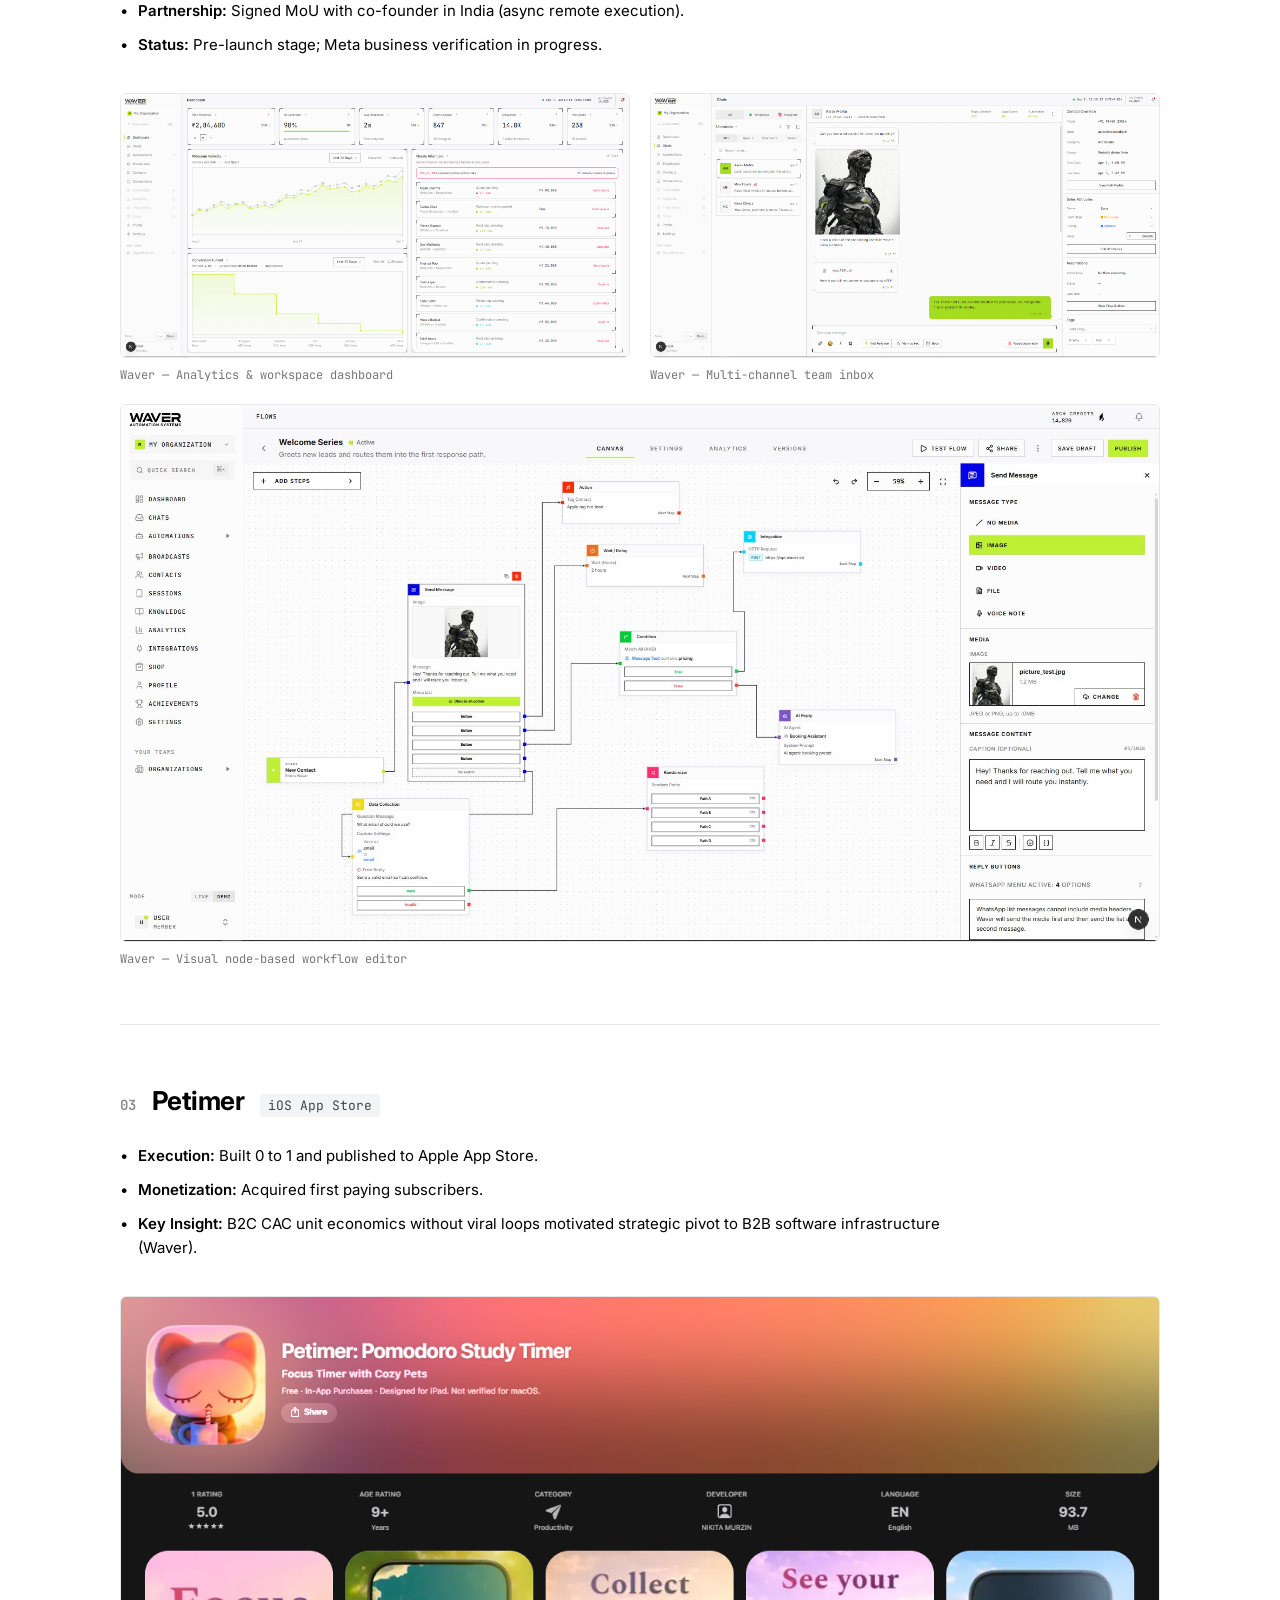
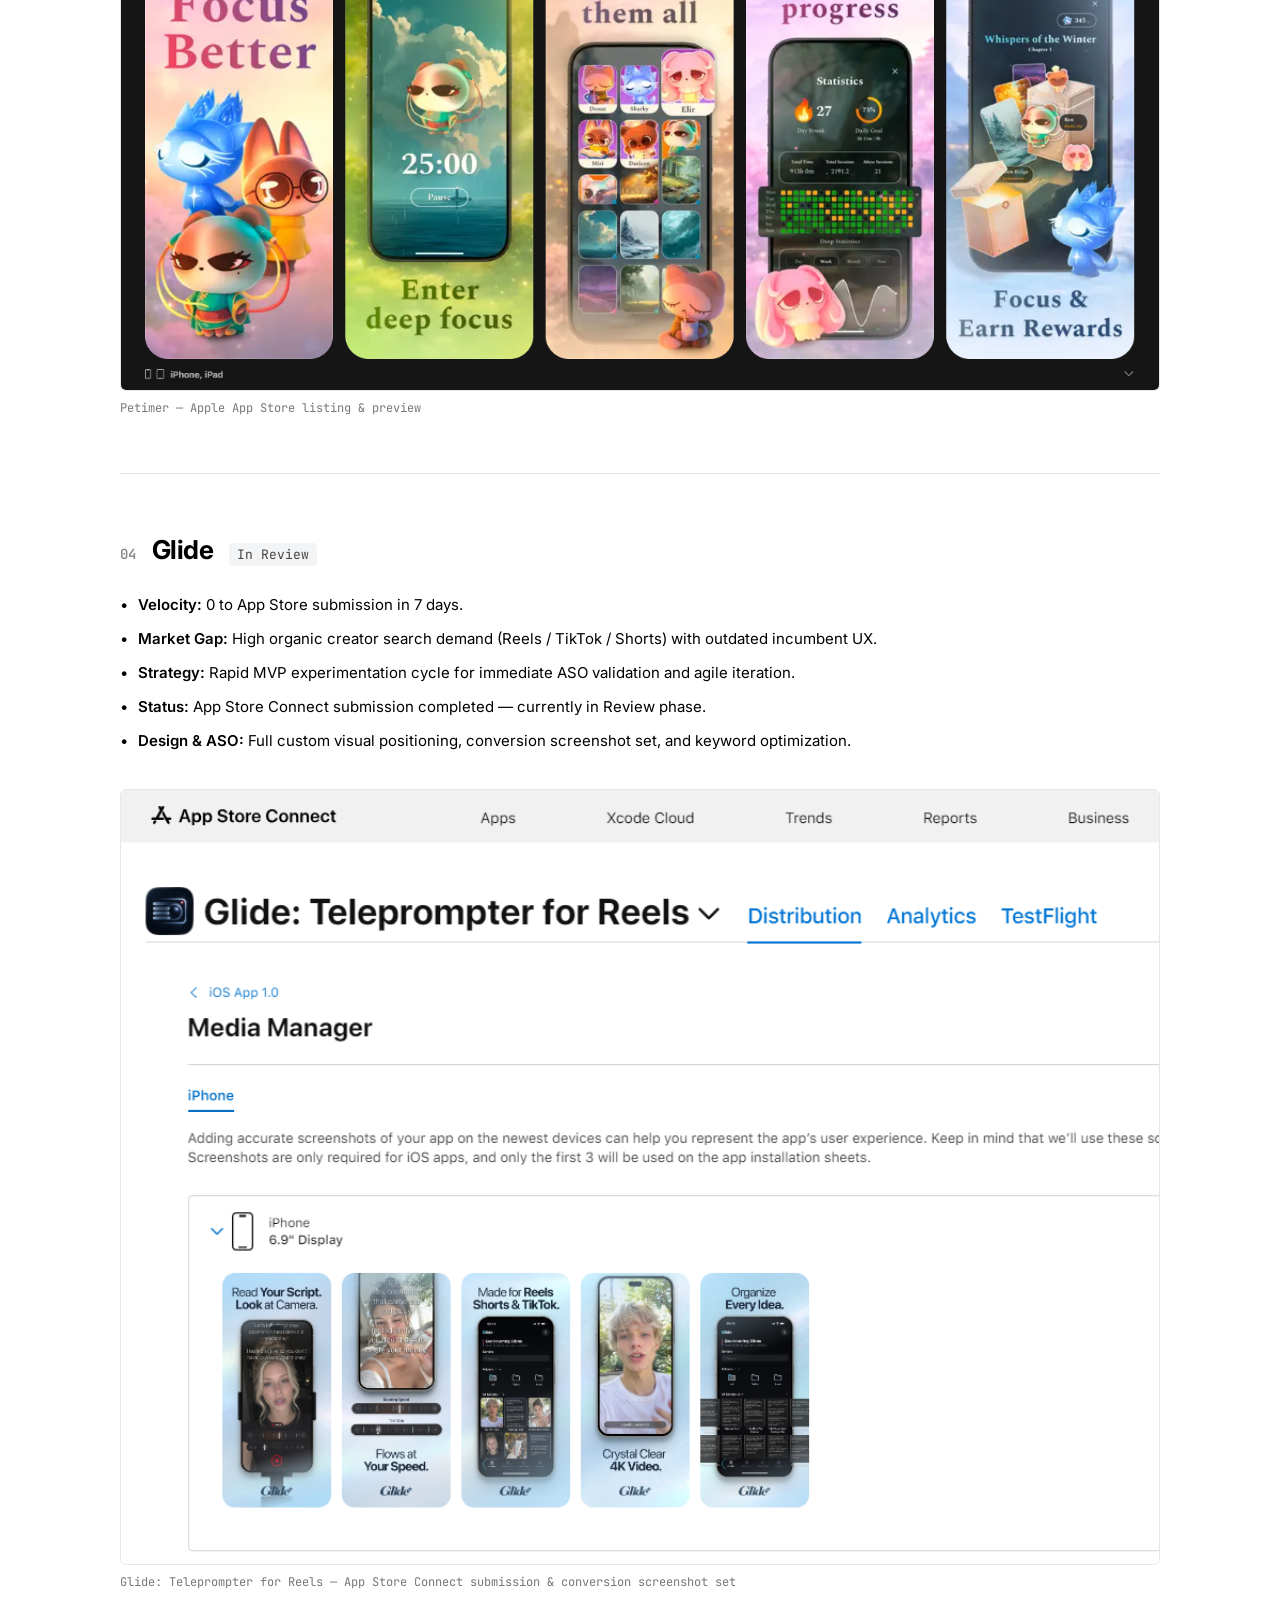
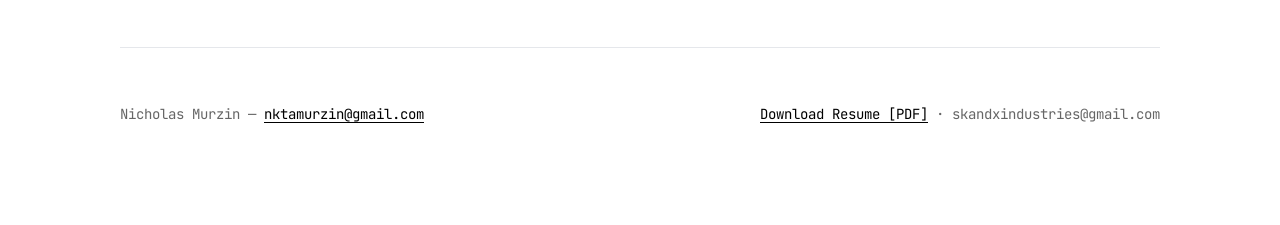
==== commit 152f667c: "Update name to Nicholas Murzin and add dynamic cursor-illuminated background pattern" ====
--- a/index.html
+++ b/index.html
@@ -3,7 +3,7 @@
 <head>
   <meta charset="UTF-8">
   <meta name="viewport" content="width=device-width, initial-scale=1.0">
-  <title>Murzin Nikita — Portfolio</title>
+  <title>Nicholas Murzin — Portfolio</title>
   
   <link rel="preconnect" href="https://fonts.googleapis.com">
   <link rel="preconnect" href="https://fonts.gstatic.com" crossorigin>
@@ -13,11 +13,16 @@
 </head>
 <body>
 
+  <!-- Interactive Background Pattern & Spotlight -->
+  <div class="bg-pattern" aria-hidden="true"></div>
+  <div class="bg-pattern-spotlight" aria-hidden="true"></div>
+  <div class="bg-pattern-glow" aria-hidden="true"></div>
+
   <main class="page-container">
 
     <!-- Top Info -->
     <section class="intro-section">
-      <h1 class="name">Murzin Nikita</h1>
+      <h1 class="name">Nicholas Murzin</h1>
       <p class="role">Product Builder & AI-Driven Developer</p>
       
       <div class="contacts">
@@ -31,7 +36,7 @@
           <svg width="15" height="15" viewBox="0 0 24 24" fill="none" stroke="currentColor" stroke-width="2" stroke-linecap="round" stroke-linejoin="round"><path d="M14 2H6a2 2 0 0 0-2 2v16a2 2 0 0 0 2 2h12a2 2 0 0 0 2-2V8z"></path><polyline points="14 2 14 8 20 8"></polyline><line x1="16" y1="13" x2="8" y2="13"></line><line x1="16" y1="17" x2="8" y2="17"></line><polyline points="10 9 9 9 8 9"></polyline></svg>
           <span>View Resume (CV)</span>
         </button>
-        <a href="assets/MurzinNikitaCV.pdf" download="Murzin_Nikita_CV.pdf" class="btn btn-secondary">
+        <a href="assets/MurzinNikitaCV.pdf" download="Nicholas_Murzin_CV.pdf" class="btn btn-secondary">
           <svg width="15" height="15" viewBox="0 0 24 24" fill="none" stroke="currentColor" stroke-width="2" stroke-linecap="round" stroke-linejoin="round"><path d="M21 15v4a2 2 0 0 1-2 2H5a2 2 0 0 1-2-2v-4"></path><polyline points="7 10 12 15 17 10"></polyline><line x1="12" y1="15" x2="12" y2="3"></line></svg>
           <span>Download PDF</span>
         </a>
@@ -189,9 +194,9 @@
 
     <!-- Simple Footer -->
     <footer class="footer">
-      <div>Murzin Nikita — <a href="mailto:nktamurzin@gmail.com">nktamurzin@gmail.com</a></div>
+      <div>Nicholas Murzin — <a href="mailto:nktamurzin@gmail.com">nktamurzin@gmail.com</a></div>
       <div class="footer-alt">
-        <a href="assets/MurzinNikitaCV.pdf" download="Murzin_Nikita_CV.pdf">Download Resume [PDF]</a> · <span>skandxindustries@gmail.com</span>
+        <a href="assets/MurzinNikitaCV.pdf" download="Nicholas_Murzin_CV.pdf">Download Resume [PDF]</a> · <span>skandxindustries@gmail.com</span>
       </div>
     </footer>
 
@@ -202,9 +207,9 @@
     <div class="modal-backdrop" data-close="true"></div>
     <div class="modal-wrapper cv-modal-wrapper">
       <div class="cv-modal-header">
-        <span class="cv-modal-title">Nikita Murzin — Resume (CV)</span>
+        <span class="cv-modal-title">Nicholas Murzin — Resume (CV)</span>
         <div class="cv-modal-actions">
-          <a href="assets/MurzinNikitaCV.pdf" download="Murzin_Nikita_CV.pdf" class="btn btn-primary btn-sm">
+          <a href="assets/MurzinNikitaCV.pdf" download="Nicholas_Murzin_CV.pdf" class="btn btn-primary btn-sm">
             <svg width="13" height="13" viewBox="0 0 24 24" fill="none" stroke="currentColor" stroke-width="2" stroke-linecap="round" stroke-linejoin="round"><path d="M21 15v4a2 2 0 0 1-2 2H5a2 2 0 0 1-2-2v-4"></path><polyline points="7 10 12 15 17 10"></polyline><line x1="12" y1="15" x2="12" y2="3"></line></svg>
             <span>Download PDF</span>
           </a>
@@ -212,7 +217,7 @@
         </div>
       </div>
       <div class="cv-modal-body">
-        <img src="assets/CV.png" alt="Nikita Murzin CV / Resume" class="cv-image">
+        <img src="assets/CV.png" alt="Nicholas Murzin CV / Resume" class="cv-image">
       </div>
     </div>
   </div>
@@ -297,6 +302,59 @@
           document.querySelectorAll('.modal.is-active').forEach(m => closeModal(m));
         }
       });
+
+      // Interactive background pattern spotlight tracking cursor
+      let mouseX = -999;
+      let mouseY = -999;
+      let currentX = -999;
+      let currentY = -999;
+      let isMoving = false;
+
+      window.addEventListener('pointermove', (e) => {
+        mouseX = e.clientX;
+        mouseY = e.clientY;
+        if (!isMoving) {
+          isMoving = true;
+          requestAnimationFrame(updateCursorSpotlight);
+        }
+      }, { passive: true });
+
+      window.addEventListener('pointerleave', () => {
+        mouseX = -999;
+        mouseY = -999;
+      });
+
+      function updateCursorSpotlight() {
+        if (mouseX === -999) {
+          currentX = -999;
+          currentY = -999;
+          document.documentElement.style.setProperty('--cursor-x', '-999px');
+          document.documentElement.style.setProperty('--cursor-y', '-999px');
+          isMoving = false;
+          return;
+        }
+
+        if (currentX === -999) {
+          currentX = mouseX;
+          currentY = mouseY;
+        } else {
+          currentX += (mouseX - currentX) * 0.35;
+          currentY += (mouseY - currentY) * 0.35;
+        }
+
+        document.documentElement.style.setProperty('--cursor-x', `${currentX.toFixed(1)}px`);
+        document.documentElement.style.setProperty('--cursor-y', `${currentY.toFixed(1)}px`);
+
+        if (Math.abs(mouseX - currentX) > 0.2 || Math.abs(mouseY - currentY) > 0.2) {
+          requestAnimationFrame(updateCursorSpotlight);
+        } else {
+          currentX = mouseX;
+          currentY = mouseY;
+          document.documentElement.style.setProperty('--cursor-x', `${currentX.toFixed(1)}px`);
+          document.documentElement.style.setProperty('--cursor-y', `${currentY.toFixed(1)}px`);
+          isMoving = false;
+        }
+      }
     })();
   </script>
 
--- a/styles.css
+++ b/styles.css
@@ -1,5 +1,5 @@
 /* ==========================================================================
-   MURZIN NIKITA — MINIMALIST EDITORIAL PORTFOLIO
+   NICHOLAS MURZIN — MINIMALIST EDITORIAL PORTFOLIO
    Clean #FFFFFF background, crisp typography, responsive layout.
    ========================================================================== */
 
@@ -22,11 +22,43 @@
   background-color: #ffffff;
   color: #000000;
   padding: 60px 24px 100px;
+  min-height: 100vh;
+  position: relative;
+}
+
+/* Background Pattern & Dynamic Cursor Spotlight */
+.bg-pattern,
+.bg-pattern-spotlight,
+.bg-pattern-glow {
+  position: fixed;
+  inset: 0;
+  width: 100vw;
+  height: 100vh;
+  pointer-events: none;
+  z-index: 0;
+}
+
+.bg-pattern {
+  background-image: radial-gradient(rgba(0, 0, 0, 0.08) 1px, transparent 1px);
+  background-size: 24px 24px;
+}
+
+.bg-pattern-spotlight {
+  background-image: radial-gradient(rgba(0, 0, 0, 0.32) 1.25px, transparent 1.25px);
+  background-size: 24px 24px;
+  -webkit-mask-image: radial-gradient(340px circle at var(--cursor-x, -999px) var(--cursor-y, -999px), black 0%, rgba(0, 0, 0, 0.5) 45%, transparent 100%);
+  mask-image: radial-gradient(340px circle at var(--cursor-x, -999px) var(--cursor-y, -999px), black 0%, rgba(0, 0, 0, 0.5) 45%, transparent 100%);
+}
+
+.bg-pattern-glow {
+  background: radial-gradient(380px circle at var(--cursor-x, -999px) var(--cursor-y, -999px), rgba(0, 0, 0, 0.02) 0%, transparent 80%);
 }
 
 .page-container {
   max-width: 1040px;
   margin: 0 auto;
+  position: relative;
+  z-index: 1;
 }
 
 /* Typography & Links */
@@ -612,7 +644,10 @@
     margin: 32px 0;
   }
 
-  .modal {
+  .modal,
+  .bg-pattern,
+  .bg-pattern-spotlight,
+  .bg-pattern-glow {
     display: none !important;
   }
 }
